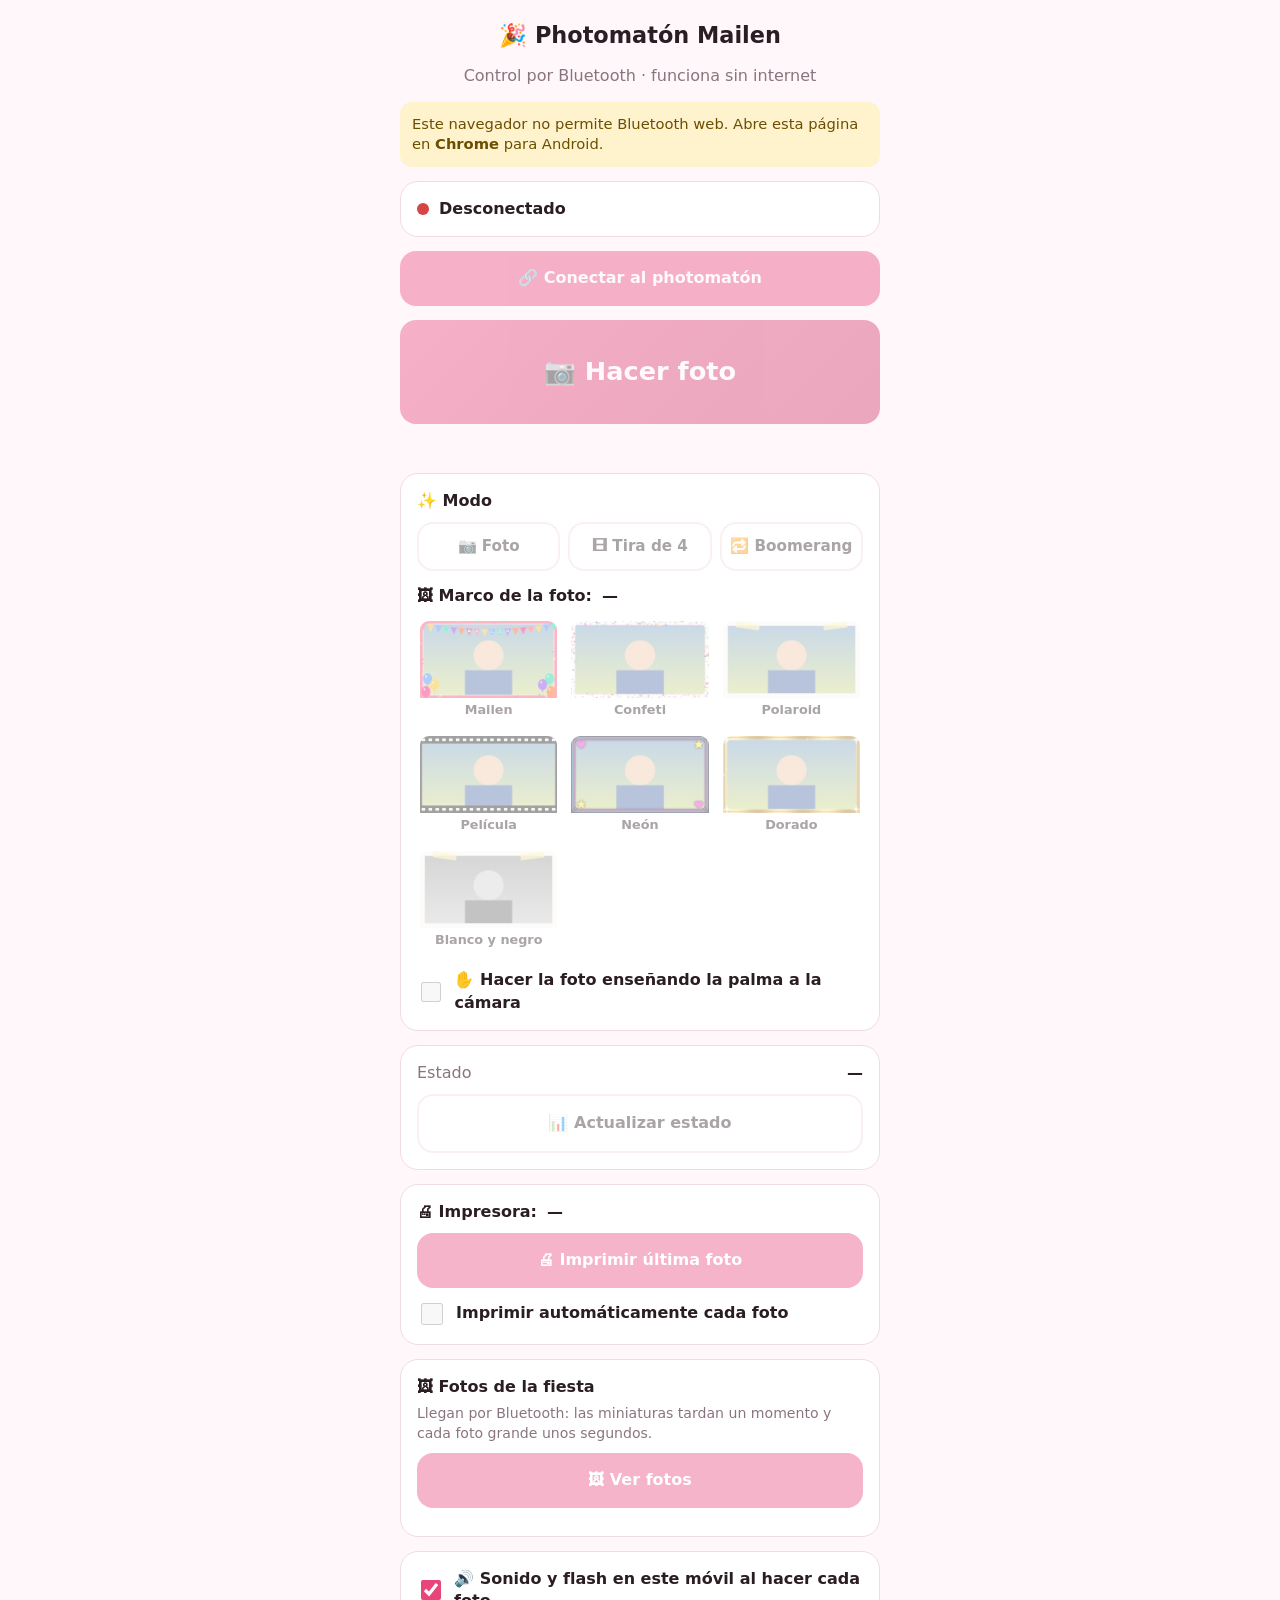
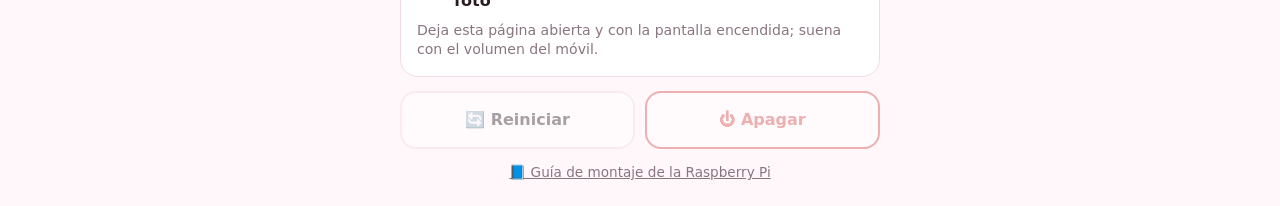
==== index.html @ ce319375 "Foto enseñando la palma de la mano (MediaPipe), con aviso en pantalla e interruptor en la webapp Co-" ====
<!doctype html>
<html lang="es">
<head>
<meta charset="utf-8">
<meta name="viewport" content="width=device-width,initial-scale=1,viewport-fit=cover">
<meta name="theme-color" content="#e8457a">
<link rel="manifest" href="manifest.json">
<link rel="icon" href="icon.svg">
<title>Photomatón Mailen</title>
<style>
:root{--bg:#fff7fa;--fg:#2b1d24;--card:#fff;--pri:#e8457a;--pri2:#c92e62;--mut:#8a7480;--ok:#1f9d55;--bad:#d64545;--line:#f1dbe4}
@media (prefers-color-scheme:dark){:root{--bg:#1b1417;--fg:#f7eaf0;--card:#271d22;--mut:#b49aa6;--line:#3a2b32}}
*{box-sizing:border-box}
body{margin:0;background:var(--bg);color:var(--fg);font:16px/1.4 system-ui,-apple-system,Segoe UI,Roboto,sans-serif;padding:max(16px,env(safe-area-inset-top)) 16px 24px}
main{max-width:480px;margin:0 auto;display:flex;flex-direction:column;gap:14px}
h1{font-size:1.4rem;margin:4px 0 0;text-align:center}
.sub{text-align:center;color:var(--mut);margin:0}
.card{background:var(--card);border:1px solid var(--line);border-radius:18px;padding:16px}
.estado-con{display:flex;align-items:center;gap:10px;font-weight:600}
.dot{width:12px;height:12px;border-radius:50%;background:var(--bad);flex:none}
.dot.on{background:var(--ok)}
button{font:inherit;border:0;border-radius:16px;padding:16px;cursor:pointer;width:100%;font-weight:700;color:#fff;background:var(--pri);touch-action:manipulation}
button:active{transform:scale(.98)}
button:disabled{opacity:.4;cursor:default}
.foto{font-size:1.6rem;padding:34px 16px;background:linear-gradient(135deg,var(--pri),var(--pri2))}
.fila{display:grid;grid-template-columns:1fr 1fr;gap:10px}
.sec{background:var(--card);color:var(--fg);border:2px solid var(--line)}
.peligro{background:var(--card);color:var(--bad);border:2px solid var(--bad)}
#log{font-size:.95rem;color:var(--mut);min-height:1.4em;text-align:center}
dl{display:grid;grid-template-columns:auto 1fr;gap:6px 12px;margin:0}
dt{color:var(--mut)}dd{margin:0;font-weight:600;text-align:right}
.aviso{background:#fff3cd;color:#6b4e00;border-radius:12px;padding:12px;font-size:.92rem}
@media (prefers-color-scheme:dark){.aviso{background:#3b3010;color:#f3dc8b}}
.oculto{display:none}
#flash{position:fixed;inset:0;background:#fff;opacity:0;pointer-events:none;transition:opacity .35s ease-out;z-index:99}
#flash.on{opacity:1;transition:none}
.opc{display:flex;align-items:center;gap:10px;font-weight:600}
.opc input{width:22px;height:22px;accent-color:var(--pri)}
#modos{display:grid;grid-template-columns:repeat(3,1fr);gap:8px;margin-top:10px}
#modos button{padding:12px 4px;font-size:.95rem;background:var(--card);color:var(--fg);border:2px solid var(--line)}
#modos button.sel{background:var(--pri);color:#fff;border-color:var(--pri)}
#marcos.apagado{opacity:.35;pointer-events:none}
#rejilla .video::before{content:"▶";position:absolute;right:6px;bottom:4px;color:#fff;font-size:1rem;text-shadow:0 1px 3px #000;z-index:1}
#vVid{max-width:100%;max-height:100%;display:none}
#marcos{display:grid;grid-template-columns:repeat(3,1fr);gap:8px;margin-top:10px}
#marcos button{padding:0;background:none;color:var(--fg);border:3px solid transparent;border-radius:12px;overflow:hidden;font-size:.8rem;font-weight:600}
#marcos button img{width:100%;aspect-ratio:16/9;display:block;object-fit:cover}
#marcos button span{display:block;padding:3px 0}
#marcos button.sel{border-color:var(--pri);background:var(--line)}
#rejilla{display:grid;grid-template-columns:repeat(3,1fr);gap:6px;margin-top:12px}
#rejilla button{padding:0;border-radius:10px;overflow:hidden;aspect-ratio:16/9;background:var(--line);position:relative}
#rejilla img{width:100%;height:100%;object-fit:cover;display:block}
#rejilla .cargando::after{content:"…";position:absolute;inset:0;display:grid;place-items:center;color:var(--mut);font-size:1.4rem}
#visor{position:fixed;inset:0;background:#0d090b;display:none;flex-direction:column;z-index:50}
#visor.on{display:flex}
#visor .arriba{display:flex;justify-content:space-between;align-items:center;padding:max(10px,env(safe-area-inset-top)) 12px 6px;color:#eee}
#vCerrar{background:none;width:auto;padding:6px 12px;font-size:1.8rem;line-height:1}
#vMarco{flex:1;display:flex;align-items:center;justify-content:center;position:relative;min-height:0}
#vImg{max-width:100%;max-height:100%;object-fit:contain}
#vMarco .flecha{position:absolute;top:50%;transform:translateY(-50%);width:44px;height:64px;padding:0;background:rgba(255,255,255,.14);font-size:1.6rem}
#vAnt{left:6px}#vSig{right:6px}
#vBarra{height:4px;background:#3a2b32;margin:0 12px;border-radius:2px;overflow:hidden}
#vBarra div{height:100%;width:0;background:var(--pri);transition:width .15s}
#vTexto{color:#bbb;text-align:center;font-size:.9rem;min-height:1.3em;margin:6px 12px 0}
#visor .acciones{display:grid;grid-template-columns:repeat(3,1fr);gap:8px;padding:10px 12px max(14px,env(safe-area-inset-bottom))}
#visor .acciones button{padding:14px 4px;background:#3a2b32;font-size:.95rem}
#visor .acciones .pri{background:linear-gradient(135deg,var(--pri),var(--pri2))}
#visor .acciones .seguro{background:var(--ok)}
</style>
</head>
<body>
<div id="flash"></div>
<div id="visor" role="dialog" aria-modal="true">
  <div class="arriba"><span id="vCont"></span><button id="vCerrar" aria-label="Cerrar">×</button></div>
  <div id="vMarco"><img id="vImg" alt="Foto del photomatón"><video id="vVid" autoplay loop muted playsinline></video><button class="flecha" id="vAnt" aria-label="Anterior">‹</button><button class="flecha" id="vSig" aria-label="Siguiente">›</button></div>
  <div id="vBarra"><div></div></div>
  <p id="vTexto"></p>
  <div class="acciones">
    <button id="vCompartir" class="pri">📲 Compartir</button>
    <button id="vGuardar">⬇️ Guardar</button>
    <button id="vImprimir">🖨 Imprimir</button>
  </div>
</div>
<main>
  <h1>🎉 Photomatón Mailen</h1>
  <p class="sub">Control por Bluetooth · funciona sin internet</p>

  <div id="noble" class="aviso oculto">Este navegador no permite Bluetooth web. Abre esta página en <b>Chrome</b> para Android.</div>

  <div class="card">
    <div class="estado-con"><span id="dot" class="dot"></span><span id="con">Desconectado</span></div>
  </div>

  <button id="bConectar">🔗 Conectar al photomatón</button>
  <button id="bFoto" class="foto" disabled>📷 Hacer foto</button>
  <div id="log"></div>

  <div class="card">
    <div class="estado-con">✨ Modo</div>
    <div id="modos">
      <button data-m="foto" disabled>📷 Foto</button>
      <button data-m="tira" disabled>🎞 Tira de 4</button>
      <button data-m="boomerang" disabled>🔁 Boomerang</button>
    </div>
    <div style="height:14px"></div>
    <div class="estado-con">🖼 Marco de la foto: <span id="marcoNombre" style="font-weight:600">—</span></div>
    <div id="marcos"></div>
    <div style="height:14px"></div>
    <label class="opc"><input type="checkbox" id="cGestos" disabled> ✋ Hacer la foto enseñando la palma a la cámara</label>
  </div>

  <div class="card">
    <dl id="estado"><dt>Estado</dt><dd>—</dd></dl>
    <div style="height:10px"></div>
    <button id="bEstado" class="sec" disabled>📊 Actualizar estado</button>
  </div>

  <div class="card">
    <div class="estado-con">🖨 Impresora: <span id="impEstado" style="font-weight:600">—</span></div>
    <div style="height:10px"></div>
    <button id="bImprimir" disabled>🖨 Imprimir última foto</button>
    <div style="height:12px"></div>
    <label class="opc"><input type="checkbox" id="cAuto" disabled> Imprimir automáticamente cada foto</label>
  </div>

  <div class="card">
    <div class="estado-con">🖼 Fotos de la fiesta <span id="nFotos" style="color:var(--mut);font-weight:400"></span></div>
    <p class="sub" style="text-align:left;margin:6px 0 10px;font-size:.88rem">Llegan por Bluetooth: las miniaturas tardan un momento y cada foto grande unos segundos.</p>
    <button id="bGaleria" disabled>🖼 Ver fotos</button>
    <div id="rejilla"></div>
    <div id="masBox" class="oculto" style="margin-top:10px"><button id="bMas" class="sec">Cargar más</button></div>
  </div>

  <div class="card oculto" id="cardPanel">
    <div class="estado-con">📱 Panel de fotos: <span id="wifiEstado" style="font-weight:600">—</span></div>
    <p class="sub" style="text-align:left;margin:8px 0 10px;font-size:.88rem">Los invitados se conectan a la Wi-Fi del photomatón y abren <b>http://10.42.0.1</b> para ver, guardar, mandar por WhatsApp o imprimir sus fotos.</p>
    <button id="bWifi" class="sec" disabled>📶 Encender Wi-Fi de la fiesta</button>
    <div style="height:12px"></div>
    <label class="opc"><input type="checkbox" id="cInvitados" disabled> Los invitados pueden imprimir desde el panel</label>
  </div>

  <div class="card">
    <label class="opc"><input type="checkbox" id="cEfectos" checked> 🔊 Sonido y flash en este móvil al hacer cada foto</label>
    <p class="sub" style="text-align:left;margin-top:8px;font-size:.88rem">Deja esta página abierta y con la pantalla encendida; suena con el volumen del móvil.</p>
  </div>

  <div class="fila">
    <button id="bReiniciar" class="sec" disabled>🔄 Reiniciar</button>
    <button id="bApagar" class="peligro" disabled>⏻ Apagar</button>
  </div>
  <p class="sub" style="font-size:.85rem"><a href="https://github.com/mibaldi/photomaton-mailen/tree/main/raspberry" style="color:var(--mut)">📘 Guía de montaje de la Raspberry Pi</a></p>
</main>
<script>
const SVC="a07498ca-ad5b-474e-940d-16f1fbe7e8cd", CMD="a07498ca-ad5b-474e-940d-16f1fbe7e8ce", RESP="a07498ca-ad5b-474e-940d-16f1fbe7e8cf", DATA="a07498ca-ad5b-474e-940d-16f1fbe7e8d0";
let dev=null, cmdChar=null;
const $=id=>document.getElementById(id);
const botones=["bFoto","bEstado","bReiniciar","bApagar","bImprimir","cAuto","bWifi","cInvitados","bGaleria","cGestos"];
let listaMarcos=[], marcoActual=null, modoActual="foto";
const TXT_DISPARO={foto:"📷 Hacer foto",tira:"🎞 Hacer tira de 4 fotos",boomerang:"🔁 Hacer boomerang"};
const log=t=>$("log").textContent=t;

if(!navigator.bluetooth){$("noble").classList.remove("oculto");$("bConectar").disabled=true}

function conectadoUI(on){
  $("dot").classList.toggle("on",on);
  $("con").textContent=on?"Conectado a "+(dev?.name||"Photomaton"):"Desconectado";
  botones.forEach(b=>$(b).disabled=!on);
  if(typeof mantenerPantalla==="function") mantenerPantalla(on);
  if(typeof pintarMarcos==="function") pintarMarcos(marcoActual);
  if(typeof pintarModo==="function") pintarModo(modoActual);
  $("bConectar").textContent=on?"🔌 Desconectar":"🔗 Conectar al photomatón";
}

async function conectar(){
  desbloquearAudio();
  if(dev?.gatt?.connected){dev.gatt.disconnect();return}
  try{
    if(!dev){
      dev=await navigator.bluetooth.requestDevice({filters:[{services:[SVC]},{name:"Photomaton"}],optionalServices:[SVC]});
      dev.addEventListener("gattserverdisconnected",()=>{conectadoUI(false);abortarDatos();log("Conexión perdida. Pulsa Conectar.")});
    }
    log("Conectando…");
    const srv=await dev.gatt.connect();
    const s=await srv.getPrimaryService(SVC);
    cmdChar=await s.getCharacteristic(CMD);
    const r=await s.getCharacteristic(RESP);
    await r.startNotifications();
    r.addEventListener("characteristicvaluechanged",e=>respuesta(new TextDecoder().decode(e.target.value)));
    try{
      const dch=await s.getCharacteristic(DATA); await dch.startNotifications();
      dch.addEventListener("characteristicvaluechanged",e=>trozoRecibido(e.target.value));
    }catch(e){console.warn("Sin canal de datos (servidor antiguo)",e)}
    conectadoUI(true); log("¡Listo!");
    enviar("estado");
  }catch(e){log("No se pudo conectar: "+e.message);conectadoUI(false)}
}

async function enviar(t){
  try{await cmdChar.writeValue(new TextEncoder().encode(t))}catch(e){log("Error enviando: "+e.message)}
}

function respuesta(txt){
  let d; try{d=JSON.parse(txt)}catch{log(txt);return}
  if(d.cmd==="click"){efectoFoto();return}
  if(d.cmd==="datos"){cabeceraDatos(d);return}
  if("marco" in d && d.marco!==null) pintarMarcos(d.marco);
  if(d.modo) pintarModo(d.modo);
  if(d.cmd==="imprimir" && $("visor").classList.contains("on")) $("vTexto").textContent=d.msg;
  if("impresora" in d){
    $("impEstado").textContent=d.impresora+(d.impresas!==undefined?` · ${d.impresas}${d.limite?"/"+d.limite:""} impresas`:"");
    $("cAuto").checked=!!d.auto_print;
    if("invitados" in d) $("cInvitados").checked=!!d.invitados;
  }
  if("gestos" in d){ $("cGestos").checked=!!d.gestos; $("cGestos").parentElement.style.opacity=d.gestos===null?.5:1; }
  if("hotspot" in d){
    hotspot=!!d.hotspot;
    $("wifiEstado").textContent=hotspot?"✅ Wi-Fi de la fiesta encendida":"apagado (Pi en la Wi-Fi de casa o sin red)";
    $("bWifi").textContent=hotspot?"📴 Apagar Wi-Fi de la fiesta":"📶 Encender Wi-Fi de la fiesta";
  }
  if(d.cmd==="estado"){
    const filas=[["App",d.app?"✅ OK":"❌ parada"],["Cámara",d.camara?"✅ OK":"❌ no detectada"],["Fotos",d.fotos],
      ["Internet",d.internet?"✅ sí (sube a Drive)":"❌ no (se guardan)"],["Wi-Fi",d.wifi||"—"],["Temperatura",d.temp],["Alimentación",d.alim_ok?"✅ OK":"⚠️ justa"]];
    $("estado").innerHTML=filas.map(([k,v])=>`<dt>${k}</dt><dd>${v}</dd>`).join("");
    log("Estado actualizado");
  }else{
    log((d.ok?"":"⚠️ ")+(d.msg||JSON.stringify(d)));
    if(d.cmd==="foto_hecha"){$("bFoto").disabled=false; if(navigator.vibrate)navigator.vibrate(80); if(galeriaAbierta) setTimeout(cargarLista,1500)}
  }
}

// --- Sonido de obturador + flash en el móvil (aviso "click" de la Pi) ---
let actx=null, wakeLock=null;
try{$("cEfectos").checked=localStorage.getItem("efectos")!=="0"}catch{}
$("cEfectos").onchange=()=>{try{localStorage.setItem("efectos",$("cEfectos").checked?"1":"0")}catch{} desbloquearAudio()};
function desbloquearAudio(){
  try{ if(!actx) actx=new (window.AudioContext||window.webkitAudioContext)(); if(actx.state==="suspended") actx.resume(); }catch{}
}
function clic(t0,dur,vol,decay){
  const n=Math.floor(actx.sampleRate*dur), b=actx.createBuffer(1,n,actx.sampleRate), d=b.getChannelData(0);
  let prev=0; for(let i=0;i<n;i++){prev=.6*prev+.4*(Math.random()*2-1); d[i]=prev*Math.exp(-i/(actx.sampleRate*decay));}
  const src=actx.createBufferSource(), g=actx.createGain(); g.gain.value=vol;
  src.buffer=b; src.connect(g).connect(actx.destination); src.start(t0);
}
function efectoFoto(){
  if(!$("cEfectos").checked) return;
  if(actx){ if(actx.state==="suspended") actx.resume(); const t=actx.currentTime+.01; clic(t,.05,1,.008); clic(t+.12,.09,.9,.02); }
  const f=$("flash"); f.classList.add("on"); requestAnimationFrame(()=>requestAnimationFrame(()=>setTimeout(()=>f.classList.remove("on"),120)));
  if(navigator.vibrate) navigator.vibrate(60);
}
async function mantenerPantalla(on){
  try{
    if(on && "wakeLock" in navigator && !wakeLock){ wakeLock=await navigator.wakeLock.request("screen"); wakeLock.addEventListener("release",()=>wakeLock=null); }
    if(!on && wakeLock){ await wakeLock.release(); wakeLock=null; }
  }catch{}
}
document.addEventListener("visibilitychange",()=>{ if(document.visibilityState==="visible" && dev?.gatt?.connected) mantenerPantalla(true); });
document.addEventListener("pointerdown",desbloquearAudio);

$("bConectar").onclick=conectar;
$("bFoto").onclick=()=>{$("bFoto").disabled=true;log(modoActual==="tira"?"🎞 ¡4 fotos seguidas, sonreíd!":modoActual==="boomerang"?"🔁 ¡Moveos!":"📷 ¡Sonreíd!");enviar("foto");setTimeout(()=>{if(dev?.gatt?.connected)$("bFoto").disabled=false},modoActual==="foto"?8000:20000)};
$("bEstado").onclick=()=>enviar("estado");
$("bImprimir").onclick=()=>{$("bImprimir").disabled=true;log("🖨 Enviando a la impresora…");enviar("imprimir");setTimeout(()=>{if(dev?.gatt?.connected)$("bImprimir").disabled=false},5000)};
let hotspot=false;
$("bWifi").onclick=()=>{$("bWifi").disabled=true;log(hotspot?"Apagando la Wi-Fi de la fiesta…":"Encendiendo la Wi-Fi de la fiesta…");enviar(hotspot?"wifi_fiesta_off":"wifi_fiesta_on");setTimeout(()=>{if(dev?.gatt?.connected)$("bWifi").disabled=false},6000)};
$("cGestos").onchange=()=>enviar($("cGestos").checked?"gestos_on":"gestos_off");
$("cInvitados").onchange=()=>enviar($("cInvitados").checked?"invitados_on":"invitados_off");
$("cAuto").onchange=()=>enviar($("cAuto").checked?"auto_on":"auto_off");
$("bReiniciar").onclick=()=>{if(confirm("¿Reiniciar el photomatón?"))enviar("reiniciar")};
$("bApagar").onclick=()=>{if(confirm("¿Seguro que quieres APAGAR el photomatón?"))enviar("apagar")};

// ---------- Marcos ----------
fetch("marcos/marcos.json").then(r=>r.json()).then(l=>{listaMarcos=l;pintarMarcos(marcoActual)}).catch(()=>{});
function pintarMarcos(i){
  marcoActual=i;
  $("marcoNombre").textContent=listaMarcos[i]?.nombre||"—";
  const con=!!dev?.gatt?.connected;
  $("marcos").innerHTML=listaMarcos.map((m,k)=>`<button data-k="${k}" class="${k===i?"sel":""}" ${con?"":"disabled"}><img src="marcos/miniaturas/${m.clave}.jpg" alt=""><span>${m.nombre}</span></button>`).join("");
}
function pintarModo(m){
  modoActual=m;
  document.querySelectorAll("#modos button").forEach(b=>{b.classList.toggle("sel",b.dataset.m===m);b.disabled=!dev?.gatt?.connected});
  $("marcos").classList.toggle("apagado",m!=="foto");
  if(!$("bFoto").disabled||!dev?.gatt?.connected) $("bFoto").textContent=TXT_DISPARO[m]||TXT_DISPARO.foto;
}
$("modos").onclick=e=>{const b=e.target.closest("button[data-m]");if(b){pintarModo(b.dataset.m);enviar("modo "+b.dataset.m)}};
$("marcos").onclick=e=>{const b=e.target.closest("button[data-k]");if(b){pintarMarcos(+b.dataset.k);enviar("marco "+b.dataset.k)}};

// ---------- Galería por Bluetooth ----------
// Cada petición (lista / mini / ver) devuelve una cabecera por RESP y los bytes en trozos por DATA.
// Las peticiones van de una en una; si faltan trozos se piden otra vez.
const colaDatos=[]; let actualDatos=null;
const minis=new Map(), grandes=new Map();
let fotos=[], mostradas=0, galeriaAbierta=false, vIdx=-1, confirmarImp=null;
const POR_TANDA=18;

function abortarDatos(){
  const err=new Error("desconectado");
  if(actualDatos){clearTimeout(actualDatos._t);actualDatos.ko(err);actualDatos=null}
  colaDatos.splice(0).forEach(p=>p.ko(err));
}
function pedirDatos(orden, urgente=false){
  return new Promise((ok,ko)=>{
    const p={orden,ok,ko,intentos:0};
    urgente?colaDatos.unshift(p):colaDatos.push(p);
    siguienteDatos();
  });
}
function siguienteDatos(){
  if(actualDatos||!colaDatos.length||!dev?.gatt?.connected) return;
  actualDatos=colaDatos.shift(); actualDatos.cab=null;
  enviar(actualDatos.orden); vigilar(8000);
}
function vigilar(ms){clearTimeout(actualDatos?._t); if(actualDatos) actualDatos._t=setTimeout(revisar,ms)}
function cabeceraDatos(d){
  const a=actualDatos; if(!a) return;
  if(!d.ok){clearTimeout(a._t);actualDatos=null;a.ko(new Error(d.msg||"error"));siguienteDatos();return}
  a.cab=d; a.buf=new Uint8Array(d.tam); a.tengo=new Uint8Array(d.n); a.cuantos=0; vigilar(3000);
  progreso(a);
}
function trozoRecibido(dv){
  const a=actualDatos; if(!a||!a.cab) return;
  const i=(dv.getUint8(0)<<8)|dv.getUint8(1);
  if(i>=a.cab.n||a.tengo[i]) return;
  a.buf.set(new Uint8Array(dv.buffer,dv.byteOffset+2,dv.byteLength-2),i*a.cab.trozo);
  a.tengo[i]=1; a.cuantos++; progreso(a);
  if(a.cuantos===a.cab.n){clearTimeout(a._t);actualDatos=null;a.ok({tipo:a.cab.tipo,id:a.cab.id,bytes:a.buf});siguienteDatos()}
  else vigilar(1500);
}
function revisar(){
  const a=actualDatos; if(!a) return;
  if(++a.intentos>4){actualDatos=null;a.ko(new Error("No llegan los datos"));siguienteDatos();return}
  if(!a.cab){enviar(a.orden);vigilar(8000);return}
  const faltan=[]; for(let i=0;i<a.cab.n&&faltan.length<60;i++) if(!a.tengo[i]) faltan.push(i);
  enviar(`trozos ${a.cab.tipo} ${a.cab.id} ${faltan.join(",")}`); vigilar(3000);
}
function progreso(a){
  if(a.cab?.tipo==="foto" && grandesPendiente===a.cab.id){
    const pc=Math.round(100*a.cuantos/a.cab.n); $("vBarra").firstChild.style.width=pc+"%";
    $("vTexto").textContent=pc<100?`Recibiendo ${a.cab.id.endsWith(".mp4")?"el boomerang":"la foto"} por Bluetooth… ${pc}%`:"";
  }
}

async function cargarLista(){
  try{
    const r=await pedirDatos("lista",true);
    const nuevas=JSON.parse(new TextDecoder().decode(r.bytes)).fotos;
    const habia=fotos.length; fotos=nuevas;
    $("nFotos").textContent=`· ${fotos.length}`;
    if(!habia){mostradas=0;$("rejilla").innerHTML="";mostrarMas()}
    else pintarRejilla(Math.max(mostradas,Math.min(fotos.length,mostradas+(fotos.length-habia))));
    if(!fotos.length) $("rejilla").innerHTML='<p class="sub" style="grid-column:1/-1">Todavía no hay fotos</p>';
  }catch(e){log("⚠️ No se pudo cargar la lista: "+e.message)}
}
function pintarRejilla(hasta){
  mostradas=hasta;
  $("rejilla").innerHTML=fotos.slice(0,mostradas).map((n,i)=>`<button data-i="${i}" class="${minis.has(n)?"":"cargando"} ${n.endsWith(".mp4")?"video":""}">${minis.has(n)?`<img src="${minis.get(n)}" alt="">`:""}</button>`).join("");
  $("masBox").classList.toggle("oculto",mostradas>=fotos.length);
  fotos.slice(0,mostradas).forEach(n=>{if(!minis.has(n)) pedirMini(n)});
}
function mostrarMas(){pintarRejilla(Math.min(fotos.length,mostradas+POR_TANDA))}
const pidiendoMini=new Set();
async function pedirMini(n){
  if(pidiendoMini.has(n)) return; pidiendoMini.add(n);
  try{
    const r=await pedirDatos("mini "+n);
    minis.set(n,URL.createObjectURL(new Blob([r.bytes],{type:"image/jpeg"})));
    const b=$("rejilla").querySelector(`[data-i="${fotos.indexOf(n)}"]`);
    if(b){b.classList.remove("cargando");b.innerHTML=`<img src="${minis.get(n)}" alt="">`}
    if(fotos[vIdx]===n && !grandes.has(n)) $("vImg").src=minis.get(n);
  }catch{}finally{pidiendoMini.delete(n)}
}
$("bGaleria").onclick=()=>{galeriaAbierta=true;$("bGaleria").textContent="🔄 Actualizar fotos";cargarLista()};
$("bMas").onclick=mostrarMas;
$("rejilla").onclick=e=>{const b=e.target.closest("button[data-i]");if(b)abrirFoto(+b.dataset.i)};

let grandesPendiente=null;
async function abrirFoto(i){
  if(i<0||i>=fotos.length) return;
  vIdx=i; const n=fotos[i];
  $("vCont").textContent=`Foto ${fotos.length-i} de ${fotos.length}`;
  $("vAnt").style.visibility=i>0?"":"hidden"; $("vSig").style.visibility=i<fotos.length-1?"":"hidden";
  resetImp(); $("vTexto").textContent="";
  const esVideo=n.endsWith(".mp4");
  $("vImprimir").style.display=esVideo?"none":"";
  if(!$("visor").classList.contains("on")){$("visor").classList.add("on");history.pushState({visor:1},"")}
  if(grandes.has(n)){mostrarGrande(n);$("vBarra").firstChild.style.width="100%";botonesVisor(true);return}
  $("vVid").style.display="none"; $("vVid").removeAttribute("src"); $("vImg").style.display="";
  $("vImg").src=minis.get(n)||""; $("vBarra").firstChild.style.width="0"; botonesVisor(false);
  grandesPendiente=n; $("vTexto").textContent="Pidiendo la foto…";
  try{
    const r=await pedirDatos("ver "+n,true);
    const blob=new Blob([r.bytes],{type:n.endsWith(".mp4")?"video/mp4":"image/jpeg"});
    grandes.set(n,{blob,url:URL.createObjectURL(blob)});
    if(fotos[vIdx]===n){mostrarGrande(n);$("vTexto").textContent="";botonesVisor(true)}
  }catch(e){if(fotos[vIdx]===n)$("vTexto").textContent="⚠️ No se pudo recibir: "+e.message}
}
function mostrarGrande(n){
  const g=grandes.get(n), v=n.endsWith(".mp4");
  $("vImg").style.display=v?"none":""; $("vVid").style.display=v?"":"none";
  if(v){$("vVid").src=g.url;$("vVid").play().catch(()=>{})}else{$("vVid").removeAttribute("src");$("vImg").src=g.url}
}
function botonesVisor(on){$("vCompartir").disabled=!on;$("vGuardar").disabled=!on}
function cerrarVisor(){$("vVid").pause();$("visor").classList.remove("on");resetImp();grandesPendiente=null}
$("vCerrar").onclick=()=>history.back();
addEventListener("popstate",cerrarVisor);
$("vAnt").onclick=()=>abrirFoto(vIdx-1); $("vSig").onclick=()=>abrirFoto(vIdx+1);
let x0=null; $("vMarco").addEventListener("touchstart",e=>x0=e.touches[0].clientX,{passive:true});
$("vMarco").addEventListener("touchend",e=>{if(x0===null)return;const dx=e.changedTouches[0].clientX-x0;x0=null;if(Math.abs(dx)>50)abrirFoto(vIdx+(dx<0?1:-1))});

$("vCompartir").onclick=async()=>{
  const n=fotos[vIdx], g=grandes.get(n); if(!g) return;
  const f=new File([g.blob],"photomaton-mailen-"+n,{type:g.blob.type});
  try{
    if(navigator.canShare?.({files:[f]})) await navigator.share({files:[f],title:"Cumple de Mailen"});
    else{$("vTexto").textContent="Este navegador no deja compartir: pulsa Guardar y mándala desde la galería"}
  }catch(e){if(e.name!=="AbortError")$("vTexto").textContent="⚠️ "+e.message}
};
$("vGuardar").onclick=()=>{
  const n=fotos[vIdx], g=grandes.get(n); if(!g) return;
  const a=document.createElement("a"); a.href=g.url; a.download="photomaton-mailen-"+n; document.body.appendChild(a); a.click(); a.remove();
  $("vTexto").textContent="⬇️ Guardada en Descargas";
};
function resetImp(){clearTimeout(confirmarImp);confirmarImp=null;$("vImprimir").textContent="🖨 Imprimir";$("vImprimir").classList.remove("seguro")}
$("vImprimir").onclick=()=>{
  if(!confirmarImp){$("vImprimir").textContent="¿Seguro? Toca otra vez";$("vImprimir").classList.add("seguro");confirmarImp=setTimeout(resetImp,4000);return}
  resetImp(); $("vTexto").textContent="🖨 Enviando a la impresora…"; enviar("imprimir "+fotos[vIdx]);
};

if("serviceWorker" in navigator)navigator.serviceWorker.register("sw.js");
</script>
</body>
</html>
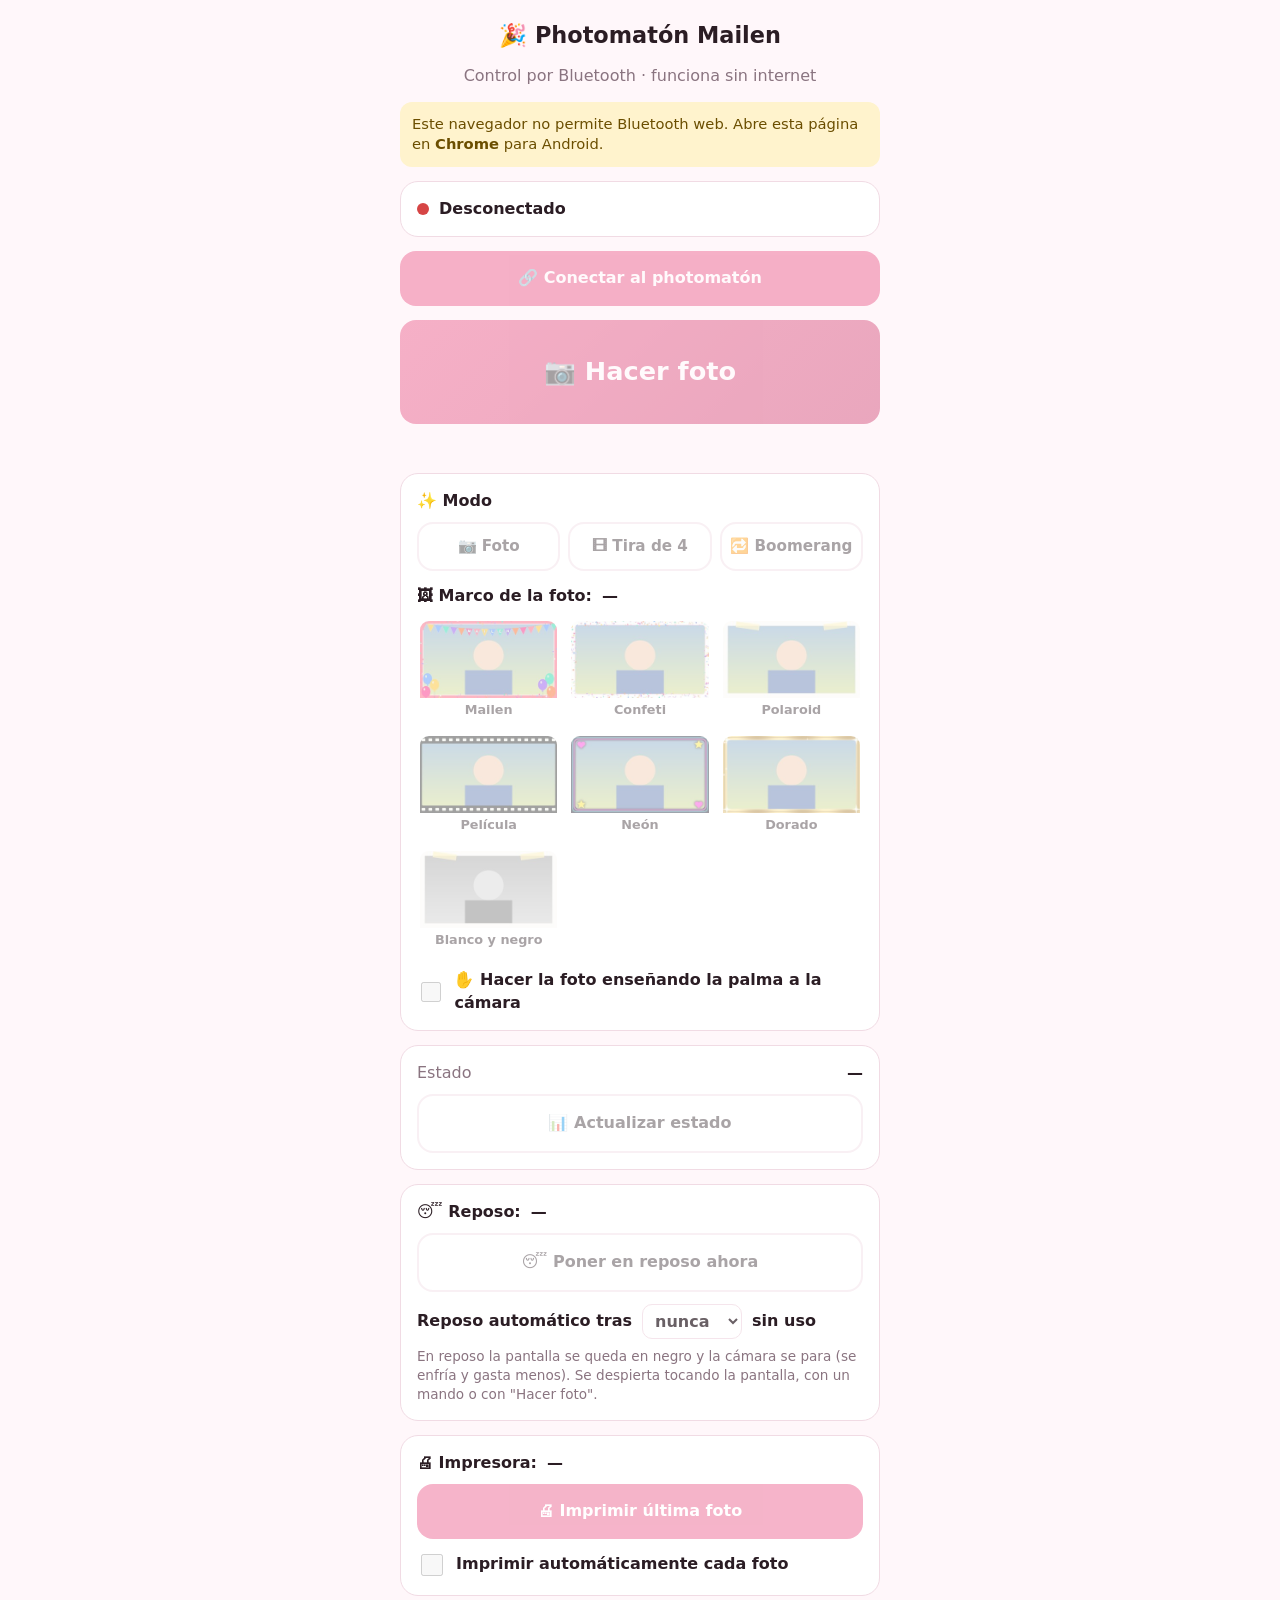
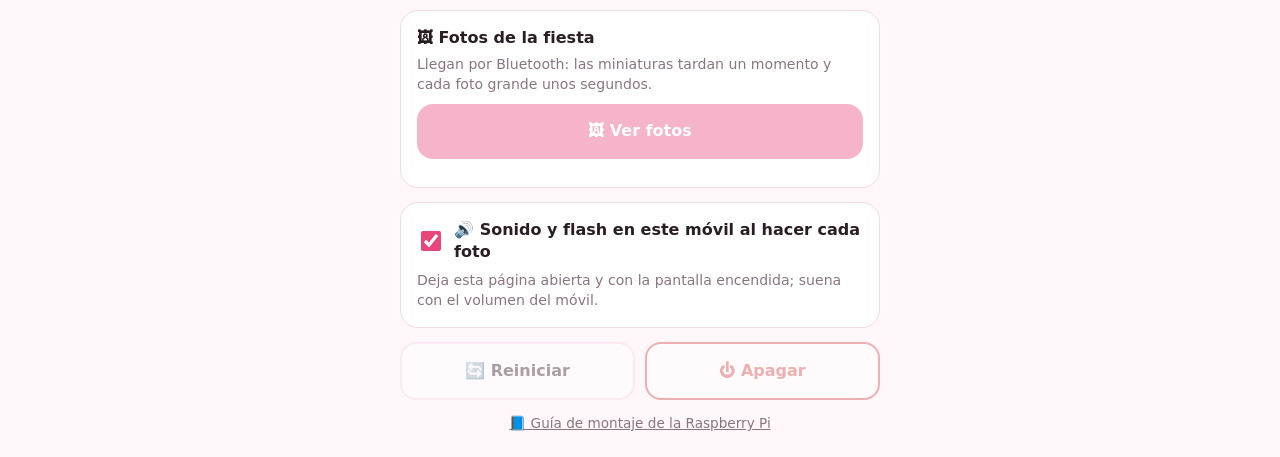
==== commit aa852b50: "Reposo: pantalla en negro y cámara parada tras X min sin uso; se despierta tocando la pantalla, con " ====
--- a/index.html
+++ b/index.html
@@ -116,6 +116,19 @@
   </div>
 
   <div class="card">
+    <div class="estado-con">😴 Reposo: <span id="repEstado" style="font-weight:600">—</span></div>
+    <div style="height:10px"></div>
+    <button id="bReposo" class="sec" disabled>😴 Poner en reposo ahora</button>
+    <div style="height:12px"></div>
+    <label class="opc">Reposo automático tras
+      <select id="sReposo" disabled style="font:inherit;padding:6px 8px;border-radius:10px;border:1px solid var(--line);background:var(--card);color:var(--fg)">
+        <option value="0">nunca</option><option value="5">5 min</option><option value="10">10 min</option>
+        <option value="15">15 min</option><option value="30">30 min</option><option value="60">60 min</option>
+      </select> sin uso</label>
+    <p class="sub" style="text-align:left;margin:8px 0 0;font-size:.85rem">En reposo la pantalla se queda en negro y la cámara se para (se enfría y gasta menos). Se despierta tocando la pantalla, con un mando o con "Hacer foto".</p>
+  </div>
+
+  <div class="card">
     <div class="estado-con">🖨 Impresora: <span id="impEstado" style="font-weight:600">—</span></div>
     <div style="height:10px"></div>
     <button id="bImprimir" disabled>🖨 Imprimir última foto</button>
@@ -154,7 +167,7 @@
 const SVC="a07498ca-ad5b-474e-940d-16f1fbe7e8cd", CMD="a07498ca-ad5b-474e-940d-16f1fbe7e8ce", RESP="a07498ca-ad5b-474e-940d-16f1fbe7e8cf", DATA="a07498ca-ad5b-474e-940d-16f1fbe7e8d0";
 let dev=null, cmdChar=null;
 const $=id=>document.getElementById(id);
-const botones=["bFoto","bEstado","bReiniciar","bApagar","bImprimir","cAuto","bWifi","cInvitados","bGaleria","cGestos"];
+const botones=["bFoto","bEstado","bReiniciar","bApagar","bImprimir","cAuto","bWifi","cInvitados","bGaleria","cGestos","bReposo","sReposo"];
 let listaMarcos=[], marcoActual=null, modoActual="foto";
 const TXT_DISPARO={foto:"📷 Hacer foto",tira:"🎞 Hacer tira de 4 fotos",boomerang:"🔁 Hacer boomerang"};
 const log=t=>$("log").textContent=t;
@@ -211,6 +224,12 @@
     $("cAuto").checked=!!d.auto_print;
     if("invitados" in d) $("cInvitados").checked=!!d.invitados;
   }
+  if("reposo" in d){
+    reposo=d.reposo;
+    $("repEstado").textContent=d.reposo===null?"no disponible":d.reposo?"💤 en reposo":"☀️ despierto";
+    $("bReposo").textContent=d.reposo?"☀️ Despertar":"😴 Poner en reposo ahora";
+    if(d.reposo_min!=null){ const o=[...$("sReposo").options].some(x=>+x.value===d.reposo_min); if(!o) $("sReposo").add(new Option(d.reposo_min+" min",d.reposo_min)); $("sReposo").value=String(d.reposo_min); }
+  }
   if("gestos" in d){ $("cGestos").checked=!!d.gestos; $("cGestos").parentElement.style.opacity=d.gestos===null?.5:1; }
   if("hotspot" in d){
     hotspot=!!d.hotspot;
@@ -262,6 +281,9 @@
 $("bImprimir").onclick=()=>{$("bImprimir").disabled=true;log("🖨 Enviando a la impresora…");enviar("imprimir");setTimeout(()=>{if(dev?.gatt?.connected)$("bImprimir").disabled=false},5000)};
 let hotspot=false;
 $("bWifi").onclick=()=>{$("bWifi").disabled=true;log(hotspot?"Apagando la Wi-Fi de la fiesta…":"Encendiendo la Wi-Fi de la fiesta…");enviar(hotspot?"wifi_fiesta_off":"wifi_fiesta_on");setTimeout(()=>{if(dev?.gatt?.connected)$("bWifi").disabled=false},6000)};
+let reposo=false;
+$("bReposo").onclick=()=>enviar(reposo?"despertar":"dormir");
+$("sReposo").onchange=()=>enviar("reposo "+$("sReposo").value);
 $("cGestos").onchange=()=>enviar($("cGestos").checked?"gestos_on":"gestos_off");
 $("cInvitados").onchange=()=>enviar($("cInvitados").checked?"invitados_on":"invitados_off");
 $("cAuto").onchange=()=>enviar($("cAuto").checked?"auto_on":"auto_off");
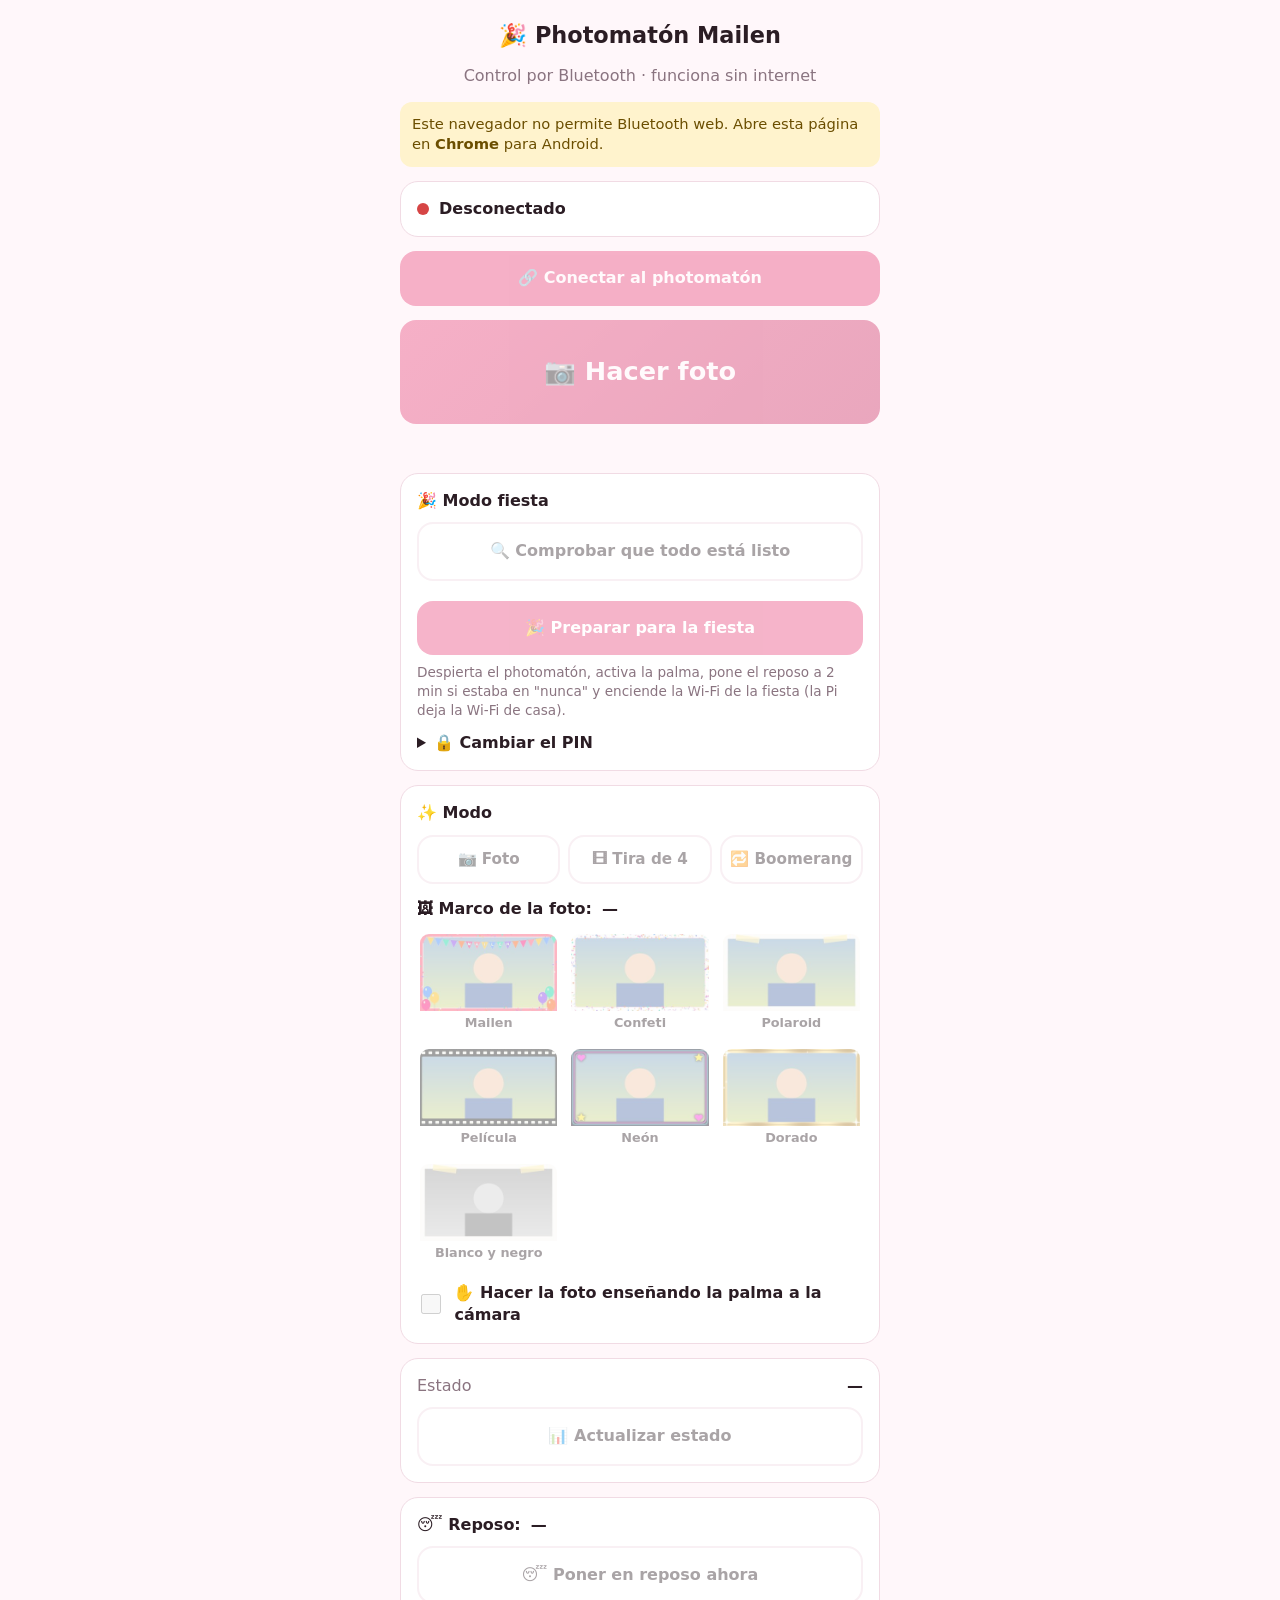
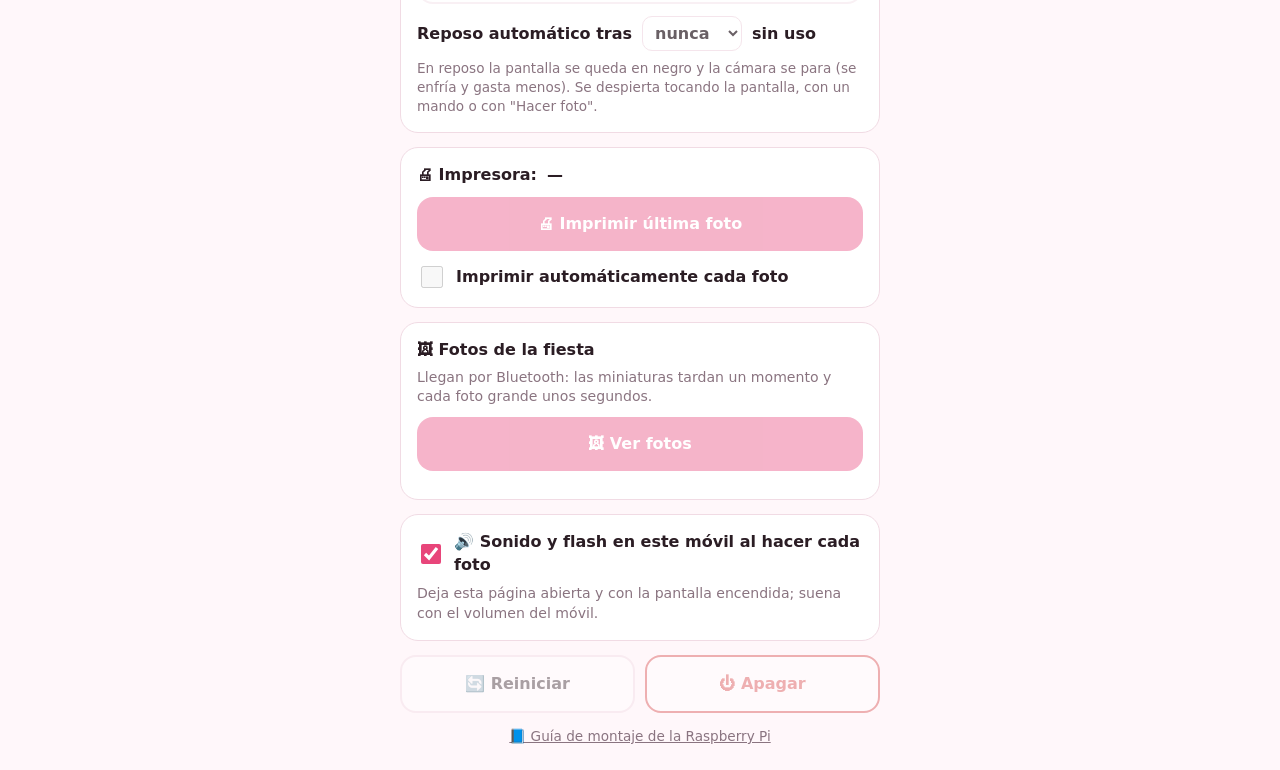
==== commit 661c3cc8: "PIN en la webapp, copia automática al pendrive y modo fiesta con comprobación previa Co-Authored-By:" ====
--- a/index.html
+++ b/index.html
@@ -92,8 +92,35 @@
   </div>
 
   <button id="bConectar">🔗 Conectar al photomatón</button>
+  <div id="cardPin" class="card oculto">
+    <div class="estado-con">🔒 PIN del photomatón</div>
+    <div style="height:10px"></div>
+    <div style="display:flex;gap:8px">
+      <input id="iPin" type="password" inputmode="numeric" pattern="[0-9]*" maxlength="8" autocomplete="off" placeholder="PIN"
+        style="flex:1;min-width:0;font:inherit;font-size:1.3rem;padding:10px 12px;border-radius:12px;border:2px solid var(--line);background:var(--card);color:var(--fg);letter-spacing:.3em">
+      <button id="bPin" style="width:auto;padding:0 22px;margin:0">Entrar</button>
+    </div>
+    <p id="pinMsg" class="sub" style="text-align:left;margin:8px 0 0;font-size:.88rem">Solo quien sepa el PIN puede manejar el photomatón desde el móvil.</p>
+  </div>
   <button id="bFoto" class="foto" disabled>📷 Hacer foto</button>
   <div id="log"></div>
+
+  <div class="card">
+    <div class="estado-con">🎉 Modo fiesta</div>
+    <div style="height:10px"></div>
+    <button id="bComprobar" class="sec" disabled>🔍 Comprobar que todo está listo</button>
+    <div id="checks" style="margin-top:10px;font-size:.95rem;line-height:1.45"></div>
+    <div style="height:10px"></div>
+    <button id="bFiesta" disabled>🎉 Preparar para la fiesta</button>
+    <p class="sub" style="text-align:left;margin:8px 0 0;font-size:.85rem">Despierta el photomatón, activa la palma, pone el reposo a 2 min si estaba en "nunca" y enciende la Wi-Fi de la fiesta (la Pi deja la Wi-Fi de casa).</p>
+    <details style="margin-top:12px"><summary style="cursor:pointer;font-weight:600">🔒 Cambiar el PIN</summary>
+      <div style="display:flex;gap:8px;margin-top:10px">
+        <input id="iPinNuevo" type="password" inputmode="numeric" pattern="[0-9]*" maxlength="8" autocomplete="off" placeholder="PIN nuevo (4-8 cifras)"
+          style="flex:1;min-width:0;font:inherit;padding:10px 12px;border-radius:12px;border:2px solid var(--line);background:var(--card);color:var(--fg)">
+        <button id="bPinNuevo" class="sec" style="width:auto;padding:0 16px;margin:0" disabled>Cambiar</button>
+      </div>
+    </details>
+  </div>
 
   <div class="card">
     <div class="estado-con">✨ Modo</div>
@@ -122,7 +149,7 @@
     <div style="height:12px"></div>
     <label class="opc">Reposo automático tras
       <select id="sReposo" disabled style="font:inherit;padding:6px 8px;border-radius:10px;border:1px solid var(--line);background:var(--card);color:var(--fg)">
-        <option value="0">nunca</option><option value="5">5 min</option><option value="10">10 min</option>
+        <option value="0">nunca</option><option value="2">2 min</option><option value="5">5 min</option><option value="10">10 min</option>
         <option value="15">15 min</option><option value="30">30 min</option><option value="60">60 min</option>
       </select> sin uso</label>
     <p class="sub" style="text-align:left;margin:8px 0 0;font-size:.85rem">En reposo la pantalla se queda en negro y la cámara se para (se enfría y gasta menos). Se despierta tocando la pantalla, con un mando o con "Hacer foto".</p>
@@ -167,7 +194,7 @@
 const SVC="a07498ca-ad5b-474e-940d-16f1fbe7e8cd", CMD="a07498ca-ad5b-474e-940d-16f1fbe7e8ce", RESP="a07498ca-ad5b-474e-940d-16f1fbe7e8cf", DATA="a07498ca-ad5b-474e-940d-16f1fbe7e8d0";
 let dev=null, cmdChar=null;
 const $=id=>document.getElementById(id);
-const botones=["bFoto","bEstado","bReiniciar","bApagar","bImprimir","cAuto","bWifi","cInvitados","bGaleria","cGestos","bReposo","sReposo"];
+const botones=["bFoto","bEstado","bReiniciar","bApagar","bImprimir","cAuto","bWifi","cInvitados","bGaleria","cGestos","bReposo","sReposo","bComprobar","bFiesta","bPinNuevo"];
 let listaMarcos=[], marcoActual=null, modoActual="foto";
 const TXT_DISPARO={foto:"📷 Hacer foto",tira:"🎞 Hacer tira de 4 fotos",boomerang:"🔁 Hacer boomerang"};
 const log=t=>$("log").textContent=t;
@@ -204,6 +231,12 @@
       dch.addEventListener("characteristicvaluechanged",e=>trozoRecibido(e.target.value));
     }catch(e){console.warn("Sin canal de datos (servidor antiguo)",e)}
     conectadoUI(true); log("¡Listo!");
+    // si el photomatón no contesta al primer "estado", la conexión está rota (p. ej. se reinició su
+    // servidor Bluetooth): se corta para que al volver a conectar se haga limpia
+    const t0=Date.now();
+    setTimeout(()=>{ if(dev?.gatt?.connected && ultimaRespuesta<t0){ log("⚠️ El photomatón no responde. Vuelve a pulsar Conectar."); dev.gatt.disconnect(); } },7000);
+    let pin=""; try{pin=localStorage.getItem("pin")||""}catch{}
+    if(pin) await enviar("pin "+pin);
     enviar("estado");
   }catch(e){log("No se pudo conectar: "+e.message);conectadoUI(false)}
 }
@@ -212,9 +245,24 @@
   try{await cmdChar.writeValue(new TextEncoder().encode(t))}catch(e){log("Error enviando: "+e.message)}
 }
 
+let ultimaRespuesta=0;
 function respuesta(txt){
+  ultimaRespuesta=Date.now();
   let d; try{d=JSON.parse(txt)}catch{log(txt);return}
   if(d.cmd==="click"){efectoFoto();return}
+  if(d.cmd==="pin"){
+    if(d.ok){ $("cardPin").classList.add("oculto"); try{localStorage.setItem("pin",pinProbado||localStorage.getItem("pin")||"")}catch{} log(d.msg); if(pinProbado){pinProbado="";enviar("estado")} }
+    else{ $("cardPin").classList.remove("oculto"); $("pinMsg").textContent=d.msg; if(pinProbado){try{localStorage.removeItem("pin")}catch{}} pinProbado=""; $("iPin").focus(); }
+    return;
+  }
+  if(d.cmd==="pin_cambiado"){ if(d.ok){try{localStorage.setItem("pin",d.pin)}catch{} $("iPinNuevo").value="";} log((d.ok?"":"⚠️ ")+d.msg); return; }
+  if(d.cmd==="check"){
+    if(d.i===0) $("checks").innerHTML="";
+    const ico={ok:"✅",aviso:"⚠️",mal:"❌",info:"ℹ️"}[d.nivel]||"•";
+    const fila=document.createElement("div"); fila.textContent=ico+" "+d.txt; if(d.nivel==="mal") fila.style.fontWeight="700";
+    $("checks").appendChild(fila); return;
+  }
+  if(d.cmd==="check_fin"){ const f=document.createElement("div"); f.style.cssText="margin-top:6px;font-weight:700"; f.textContent=d.msg; $("checks").appendChild(f); $("bComprobar").disabled=false; return; }
   if(d.cmd==="datos"){cabeceraDatos(d);return}
   if("marco" in d && d.marco!==null) pintarMarcos(d.marco);
   if(d.modo) pintarModo(d.modo);
@@ -281,7 +329,13 @@
 $("bImprimir").onclick=()=>{$("bImprimir").disabled=true;log("🖨 Enviando a la impresora…");enviar("imprimir");setTimeout(()=>{if(dev?.gatt?.connected)$("bImprimir").disabled=false},5000)};
 let hotspot=false;
 $("bWifi").onclick=()=>{$("bWifi").disabled=true;log(hotspot?"Apagando la Wi-Fi de la fiesta…":"Encendiendo la Wi-Fi de la fiesta…");enviar(hotspot?"wifi_fiesta_off":"wifi_fiesta_on");setTimeout(()=>{if(dev?.gatt?.connected)$("bWifi").disabled=false},6000)};
-let reposo=false;
+let reposo=false, pinProbado="";
+function probarPin(){ const p=$("iPin").value.trim(); if(!/^\d{4,8}$/.test(p)){$("pinMsg").textContent="El PIN tiene de 4 a 8 cifras";return} pinProbado=p; $("iPin").value=""; enviar("pin "+p); }
+$("bPin").onclick=probarPin;
+$("iPin").addEventListener("keydown",e=>{if(e.key==="Enter")probarPin()});
+$("bComprobar").onclick=()=>{ $("bComprobar").disabled=true; $("checks").textContent="Comprobando… (unos segundos)"; enviar("comprobar"); setTimeout(()=>{$("bComprobar").disabled=!(dev?.gatt?.connected)},20000); };
+$("bFiesta").onclick=()=>enviar("fiesta");
+$("bPinNuevo").onclick=()=>{ const p=$("iPinNuevo").value.trim(); if(!/^\d{4,8}$/.test(p)){log("⚠️ El PIN nuevo debe tener de 4 a 8 cifras");return} enviar("cambiar_pin "+p); };
 $("bReposo").onclick=()=>enviar(reposo?"despertar":"dormir");
 $("sReposo").onchange=()=>enviar("reposo "+$("sReposo").value);
 $("cGestos").onchange=()=>enviar($("cGestos").checked?"gestos_on":"gestos_off");
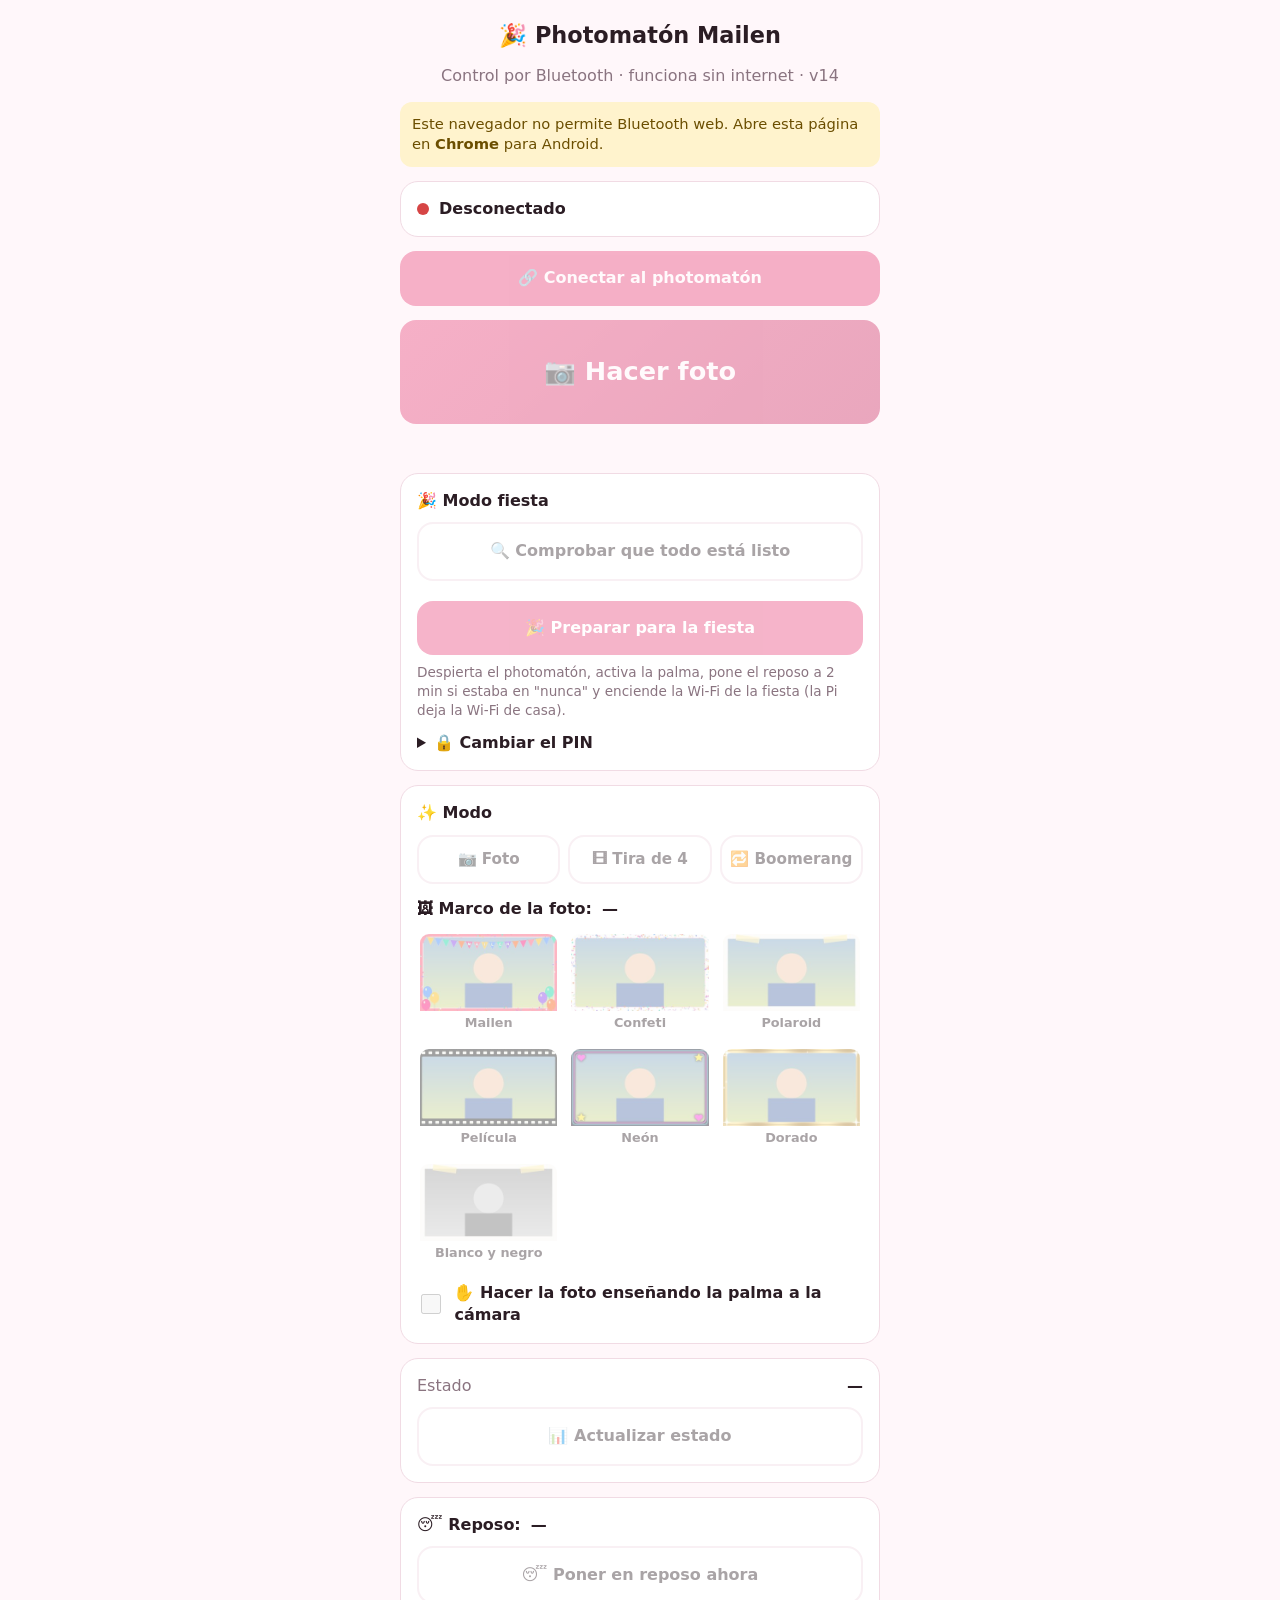
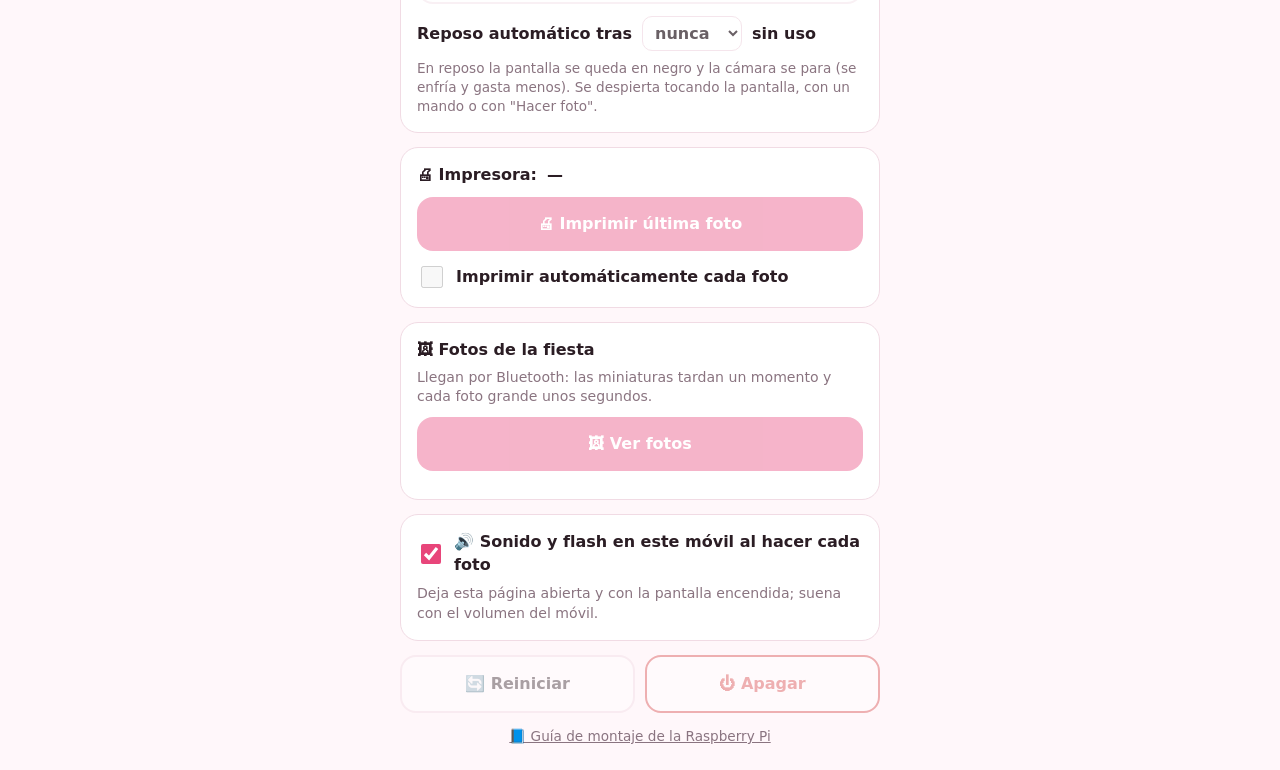
==== commit 1995afa3: "Webapp: muestra la versión y avisa con botón Actualizar cuando hay una nueva en GitHub Co-Authored-B" ====
--- a/index.html
+++ b/index.html
@@ -66,6 +66,7 @@
 #visor .acciones button{padding:14px 4px;background:#3a2b32;font-size:.95rem}
 #visor .acciones .pri{background:linear-gradient(135deg,var(--pri),var(--pri2))}
 #visor .acciones .seguro{background:var(--ok)}
+#bActualizar{margin-top:10px;padding:12px}
 </style>
 </head>
 <body>
@@ -83,7 +84,8 @@
 </div>
 <main>
   <h1>🎉 Photomatón Mailen</h1>
-  <p class="sub">Control por Bluetooth · funciona sin internet</p>
+  <p class="sub">Control por Bluetooth · funciona sin internet · <span id="ver"></span></p>
+  <div id="nuevaVer" class="aviso oculto">🆕 Hay una versión nueva de la webapp. <button id="bActualizar" type="button">Actualizar</button></div>
 
   <div id="noble" class="aviso oculto">Este navegador no permite Bluetooth web. Abre esta página en <b>Chrome</b> para Android.</div>
 
@@ -502,6 +504,26 @@
   resetImp(); $("vTexto").textContent="🖨 Enviando a la impresora…"; enviar("imprimir "+fotos[vIdx]);
 };
 
+// Versión: sube VERSION y version.json a la vez al publicar cambios
+const VERSION=14;
+$("ver").textContent="v"+VERSION;
+async function comprobarVersion(){
+  try{
+    const d=await (await fetch("version.json?t="+Date.now(),{cache:"no-store"})).json();
+    $("nuevaVer").classList.toggle("oculto",!(d.v>VERSION));
+  }catch{} // sin internet: no pasa nada
+}
+$("bActualizar").onclick=async()=>{
+  $("bActualizar").disabled=true; $("bActualizar").textContent="Actualizando…";
+  try{
+    const r=await navigator.serviceWorker?.getRegistration(); await r?.update();
+    for(const k of await caches.keys()) await caches.delete(k);
+    await fetch("./",{cache:"reload"}); await fetch("index.html",{cache:"reload"});
+  }catch{}
+  location.reload();
+};
+comprobarVersion(); setInterval(comprobarVersion,10*60*1000);
+document.addEventListener("visibilitychange",()=>{if(document.visibilityState==="visible")comprobarVersion()});
 if("serviceWorker" in navigator)navigator.serviceWorker.register("sw.js");
 </script>
 </body>
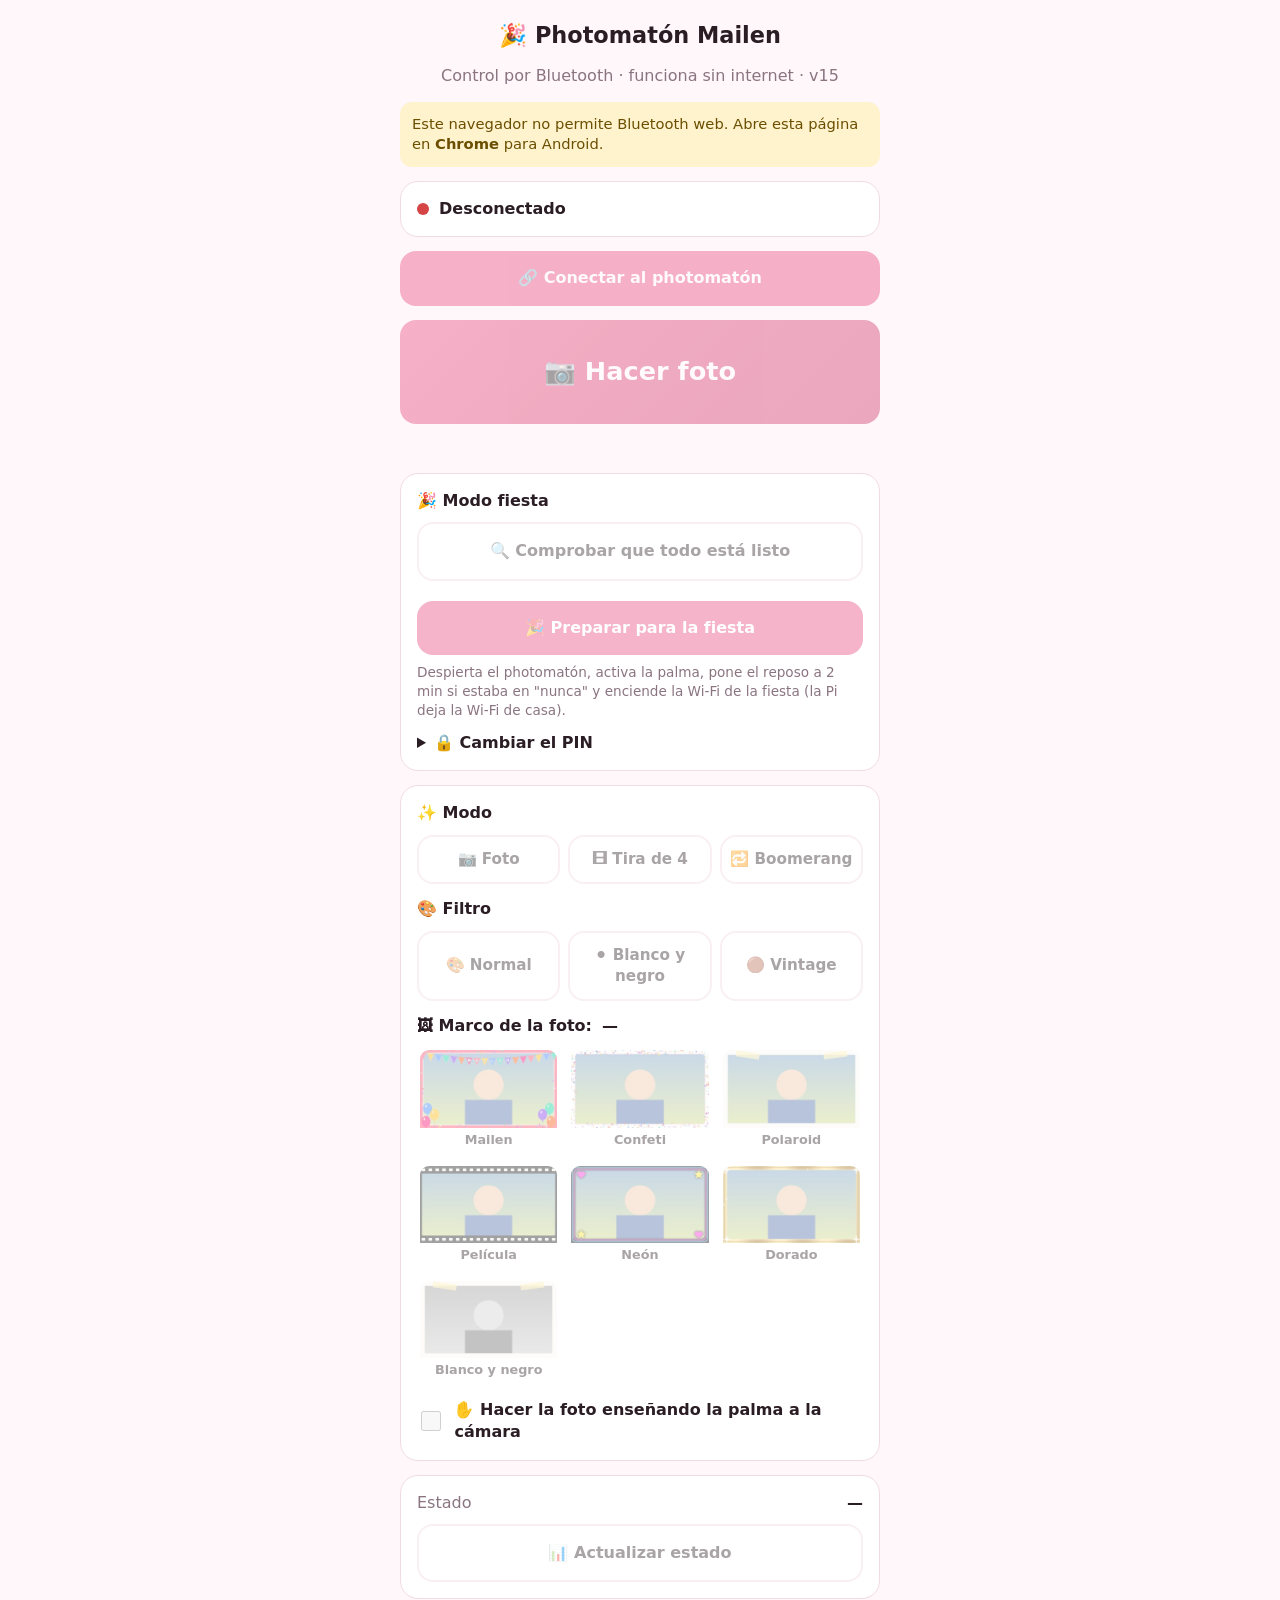
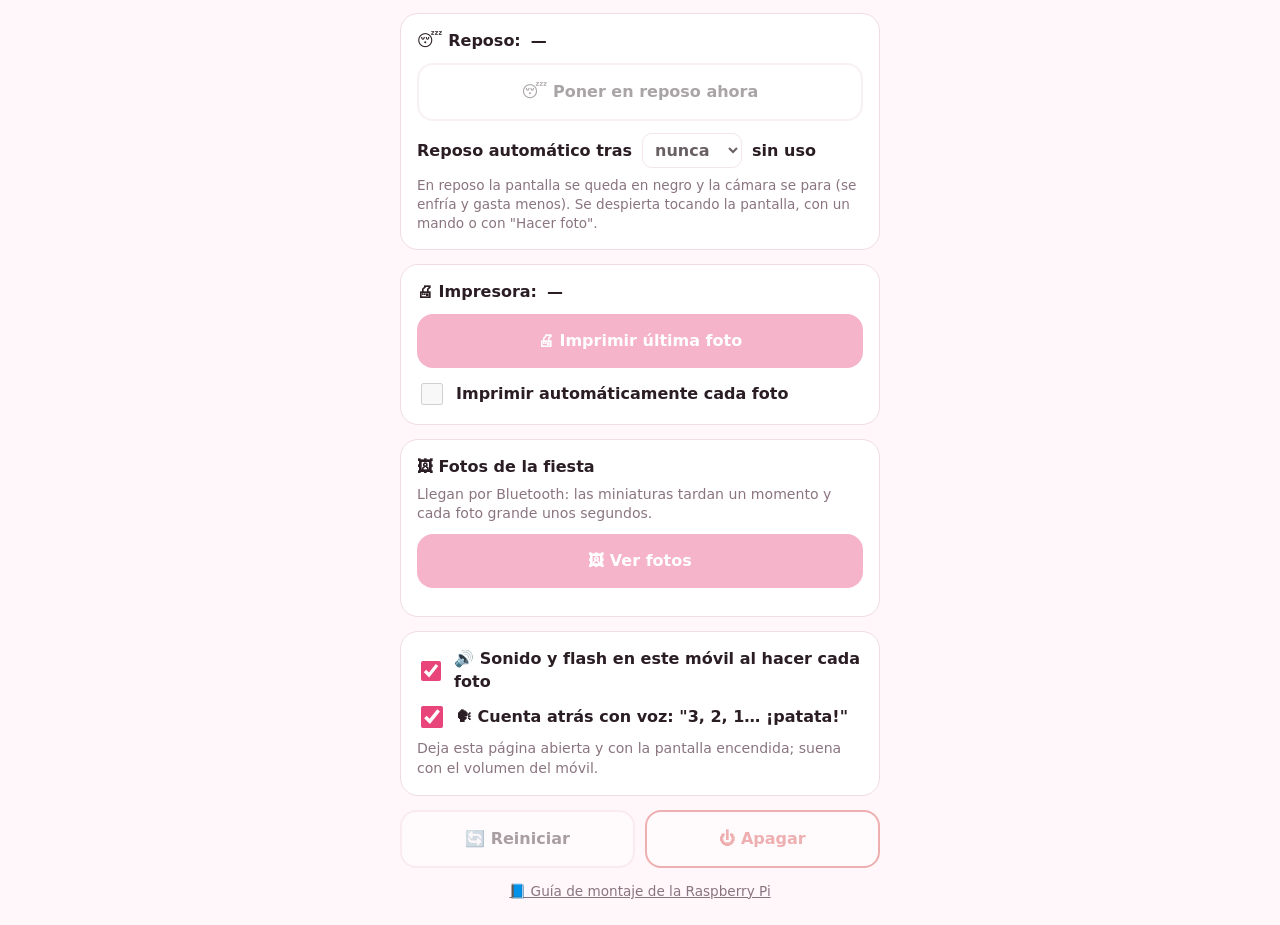
==== commit 8d0d1744: "Filtros (Normal, B/N, Vintage) y cuenta atrás con voz en el móvil Co-Authored-By: Claude Opus 5.5 <n" ====
--- a/index.html
+++ b/index.html
@@ -39,6 +39,10 @@
 #modos{display:grid;grid-template-columns:repeat(3,1fr);gap:8px;margin-top:10px}
 #modos button{padding:12px 4px;font-size:.95rem;background:var(--card);color:var(--fg);border:2px solid var(--line)}
 #modos button.sel{background:var(--pri);color:#fff;border-color:var(--pri)}
+#filtros{display:grid;grid-template-columns:repeat(3,1fr);gap:8px;margin-top:10px}
+#filtros button{padding:12px 4px;font-size:.95rem;background:var(--card);color:var(--fg);border:2px solid var(--line)}
+#filtros button.sel{background:var(--pri);color:#fff;border-color:var(--pri)}
+#filtros.apagado{opacity:.35;pointer-events:none}
 #marcos.apagado{opacity:.35;pointer-events:none}
 #rejilla .video::before{content:"▶";position:absolute;right:6px;bottom:4px;color:#fff;font-size:1rem;text-shadow:0 1px 3px #000;z-index:1}
 #vVid{max-width:100%;max-height:100%;display:none}
@@ -132,6 +136,13 @@
       <button data-m="boomerang" disabled>🔁 Boomerang</button>
     </div>
     <div style="height:14px"></div>
+    <div class="estado-con">🎨 Filtro</div>
+    <div id="filtros">
+      <button data-f="0" disabled>🎨 Normal</button>
+      <button data-f="1" disabled>⚫ Blanco y negro</button>
+      <button data-f="2" disabled>🟤 Vintage</button>
+    </div>
+    <div style="height:14px"></div>
     <div class="estado-con">🖼 Marco de la foto: <span id="marcoNombre" style="font-weight:600">—</span></div>
     <div id="marcos"></div>
     <div style="height:14px"></div>
@@ -183,6 +194,8 @@
 
   <div class="card">
     <label class="opc"><input type="checkbox" id="cEfectos" checked> 🔊 Sonido y flash en este móvil al hacer cada foto</label>
+    <div style="height:10px"></div>
+    <label class="opc"><input type="checkbox" id="cVoz" checked> 🗣 Cuenta atrás con voz: "3, 2, 1… ¡patata!"</label>
     <p class="sub" style="text-align:left;margin-top:8px;font-size:.88rem">Deja esta página abierta y con la pantalla encendida; suena con el volumen del móvil.</p>
   </div>
 
@@ -197,7 +210,7 @@
 let dev=null, cmdChar=null;
 const $=id=>document.getElementById(id);
 const botones=["bFoto","bEstado","bReiniciar","bApagar","bImprimir","cAuto","bWifi","cInvitados","bGaleria","cGestos","bReposo","sReposo","bComprobar","bFiesta","bPinNuevo"];
-let listaMarcos=[], marcoActual=null, modoActual="foto";
+let listaMarcos=[], marcoActual=null, modoActual="foto", filtroActual=0;
 const TXT_DISPARO={foto:"📷 Hacer foto",tira:"🎞 Hacer tira de 4 fotos",boomerang:"🔁 Hacer boomerang"};
 const log=t=>$("log").textContent=t;
 
@@ -210,6 +223,7 @@
   if(typeof mantenerPantalla==="function") mantenerPantalla(on);
   if(typeof pintarMarcos==="function") pintarMarcos(marcoActual);
   if(typeof pintarModo==="function") pintarModo(modoActual);
+  if(typeof pintarFiltro==="function") pintarFiltro(filtroActual);
   $("bConectar").textContent=on?"🔌 Desconectar":"🔗 Conectar al photomatón";
 }
 
@@ -252,6 +266,7 @@
   ultimaRespuesta=Date.now();
   let d; try{d=JSON.parse(txt)}catch{log(txt);return}
   if(d.cmd==="click"){efectoFoto();return}
+  if(d.cmd==="cuenta"){cuentaVoz(d.seg);return}
   if(d.cmd==="pin"){
     if(d.ok){ $("cardPin").classList.add("oculto"); try{localStorage.setItem("pin",pinProbado||localStorage.getItem("pin")||"")}catch{} log(d.msg); if(pinProbado){pinProbado="";enviar("estado")} }
     else{ $("cardPin").classList.remove("oculto"); $("pinMsg").textContent=d.msg; if(pinProbado){try{localStorage.removeItem("pin")}catch{}} pinProbado=""; $("iPin").focus(); }
@@ -268,6 +283,7 @@
   if(d.cmd==="datos"){cabeceraDatos(d);return}
   if("marco" in d && d.marco!==null) pintarMarcos(d.marco);
   if(d.modo) pintarModo(d.modo);
+  if(typeof d.filtro==="number") pintarFiltro(d.filtro);
   if(d.cmd==="imprimir" && $("visor").classList.contains("on")) $("vTexto").textContent=d.msg;
   if("impresora" in d){
     $("impEstado").textContent=d.impresora+(d.impresas!==undefined?` · ${d.impresas}${d.limite?"/"+d.limite:""} impresas`:"");
@@ -303,12 +319,37 @@
 $("cEfectos").onchange=()=>{try{localStorage.setItem("efectos",$("cEfectos").checked?"1":"0")}catch{} desbloquearAudio()};
 function desbloquearAudio(){
   try{ if(!actx) actx=new (window.AudioContext||window.webkitAudioContext)(); if(actx.state==="suspended") actx.resume(); }catch{}
+  cargarVoces();
 }
 function clic(t0,dur,vol,decay){
   const n=Math.floor(actx.sampleRate*dur), b=actx.createBuffer(1,n,actx.sampleRate), d=b.getChannelData(0);
   let prev=0; for(let i=0;i<n;i++){prev=.6*prev+.4*(Math.random()*2-1); d[i]=prev*Math.exp(-i/(actx.sampleRate*decay));}
   const src=actx.createBufferSource(), g=actx.createGain(); g.gain.value=vol;
   src.buffer=b; src.connect(g).connect(actx.destination); src.start(t0);
+}
+// --- Cuenta atrás con voz (aviso "cuenta" de la Pi al empezar la cuenta atrás de la pantalla) ---
+const voces={}; let cargandoVoces=false;
+try{$("cVoz").checked=localStorage.getItem("voz")!=="0"}catch{}
+$("cVoz").onchange=()=>{try{localStorage.setItem("voz",$("cVoz").checked?"1":"0")}catch{} desbloquearAudio()};
+async function cargarVoces(){
+  if(cargandoVoces||!actx) return; cargandoVoces=true;
+  for(const k of ["1","2","3","4","5","patata"]){
+    try{ voces[k]=await actx.decodeAudioData(await (await fetch("voz/"+k+".mp3")).arrayBuffer()); }catch{}
+  }
+  if(Object.keys(voces).length<6) cargandoVoces=false;   // sin red la primera vez: se reintenta
+}
+function decir(k,cuando){
+  const b=voces[k]; if(!b) return;
+  const src=actx.createBufferSource(), g=actx.createGain(); g.gain.value=1;
+  src.buffer=b; src.connect(g).connect(actx.destination); src.start(cuando);
+}
+function cuentaVoz(seg){
+  if(!$("cVoz").checked||!actx||!seg) return;
+  if(actx.state==="suspended") actx.resume();
+  const lat=.2, t0=actx.currentTime-lat;            // el aviso llega por Bluetooth con algo de retraso
+  const n=Math.min(5,Math.ceil(seg));
+  for(let k=n;k>=1;k--) decir(String(k),Math.max(actx.currentTime,t0+(seg-k)));
+  decir("patata",Math.max(actx.currentTime+.05,t0+seg-.4));   // justo antes de la foto, para que sonrían a tiempo
 }
 function efectoFoto(){
   if(!$("cEfectos").checked) return;
@@ -358,8 +399,14 @@
   modoActual=m;
   document.querySelectorAll("#modos button").forEach(b=>{b.classList.toggle("sel",b.dataset.m===m);b.disabled=!dev?.gatt?.connected});
   $("marcos").classList.toggle("apagado",m!=="foto");
+  $("filtros").classList.toggle("apagado",m==="boomerang");
   if(!$("bFoto").disabled||!dev?.gatt?.connected) $("bFoto").textContent=TXT_DISPARO[m]||TXT_DISPARO.foto;
 }
+function pintarFiltro(f){
+  filtroActual=f;
+  document.querySelectorAll("#filtros button").forEach(b=>{b.classList.toggle("sel",+b.dataset.f===f);b.disabled=!dev?.gatt?.connected});
+}
+$("filtros").onclick=e=>{const b=e.target.closest("button[data-f]");if(b){pintarFiltro(+b.dataset.f);enviar("filtro "+b.dataset.f)}};
 $("modos").onclick=e=>{const b=e.target.closest("button[data-m]");if(b){pintarModo(b.dataset.m);enviar("modo "+b.dataset.m)}};
 $("marcos").onclick=e=>{const b=e.target.closest("button[data-k]");if(b){pintarMarcos(+b.dataset.k);enviar("marco "+b.dataset.k)}};
 
@@ -505,7 +552,7 @@
 };
 
 // Versión: sube VERSION y version.json a la vez al publicar cambios
-const VERSION=14;
+const VERSION=15;
 $("ver").textContent="v"+VERSION;
 async function comprobarVersion(){
   try{
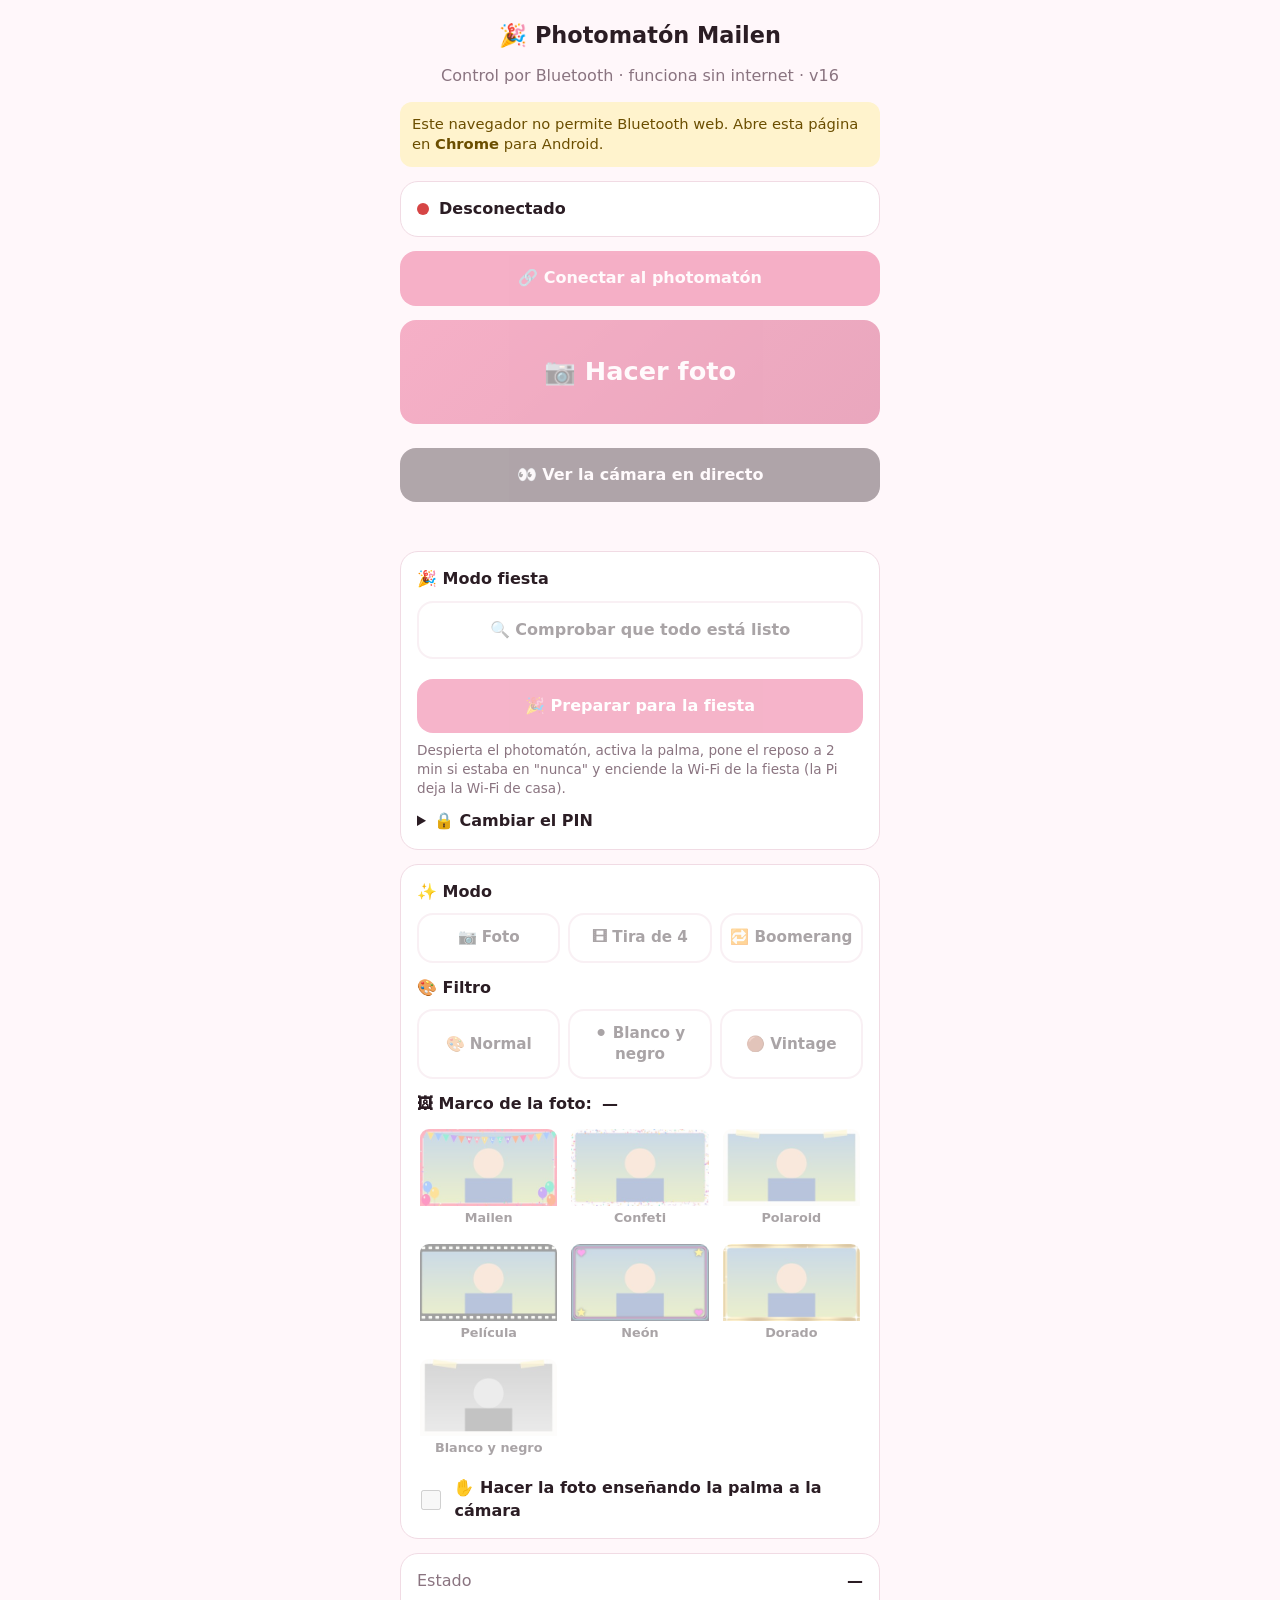
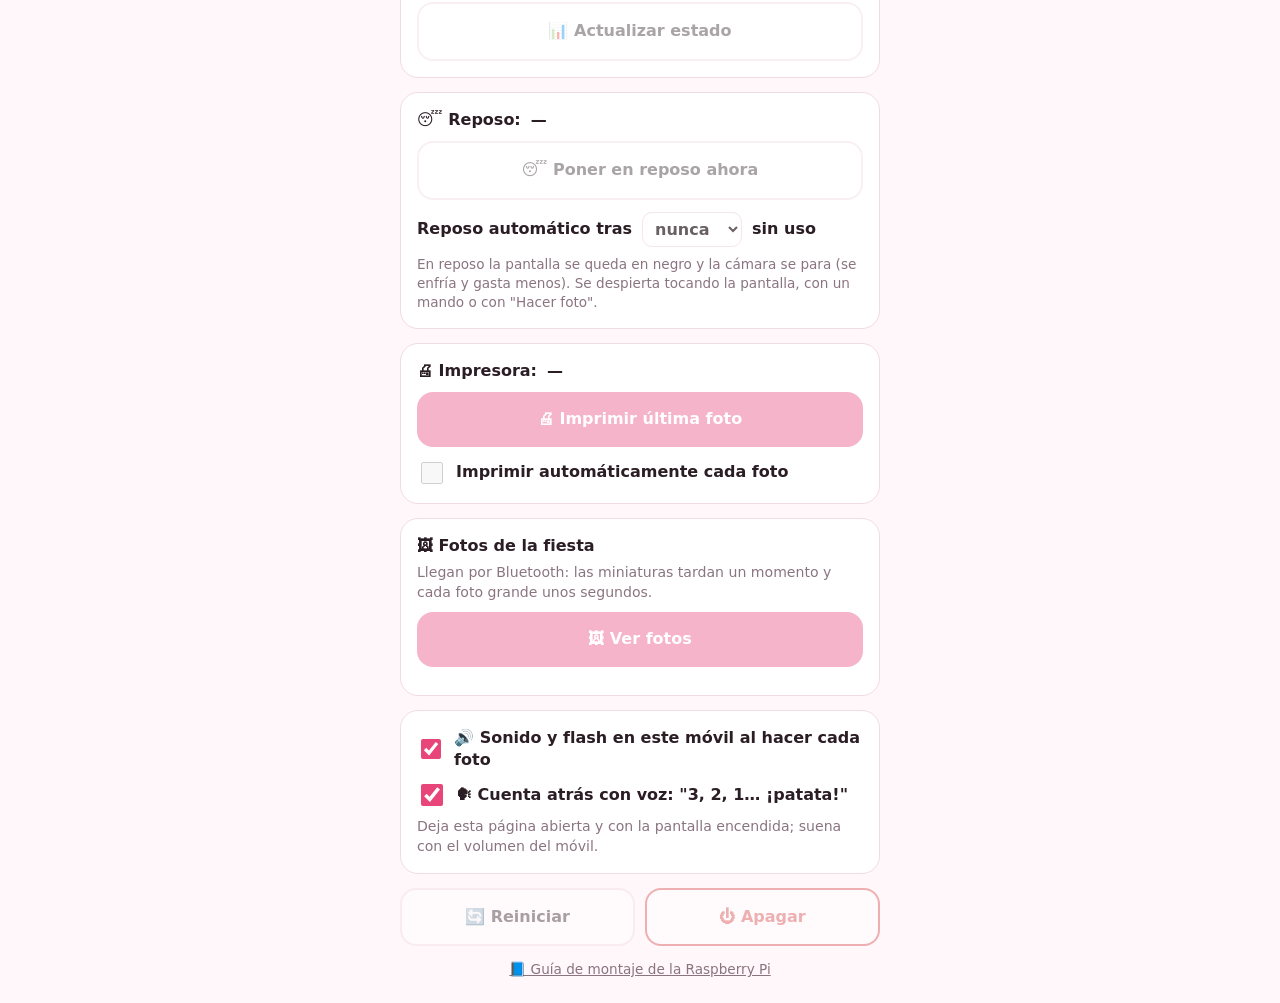
==== commit c55d5e02: "Cámara en directo en la webapp por Bluetooth (orden vista) Co-Authored-By: Claude Opus 5.5 <noreply@" ====
--- a/index.html
+++ b/index.html
@@ -71,10 +71,30 @@
 #visor .acciones .pri{background:linear-gradient(135deg,var(--pri),var(--pri2))}
 #visor .acciones .seguro{background:var(--ok)}
 #bActualizar{margin-top:10px;padding:12px}
+#camara{position:fixed;inset:0;background:#0d090b;display:none;flex-direction:column;z-index:60;color:#eee}
+#camara.on{display:flex}
+#camara .arriba{display:flex;justify-content:space-between;align-items:center;padding:max(10px,env(safe-area-inset-top)) 12px 6px}
+#camCaja{flex:1;display:flex;align-items:center;justify-content:center;min-height:0;padding:0 8px}
+#camLienzo{position:relative;width:100%;max-height:100%;aspect-ratio:16/9;background:#000;border-radius:10px;overflow:hidden}
+#camLienzo img{position:absolute;inset:0;width:100%;height:100%;object-fit:contain}
+#camTexto{position:absolute;inset:0;display:flex;align-items:center;justify-content:center;text-align:center;padding:20px;font-weight:600}
+#camInfo{font-size:.85rem;color:#b49aa6}
+#camara .acciones{display:grid;grid-template-columns:1fr 1fr;gap:8px;padding:10px 12px max(14px,env(safe-area-inset-bottom))}
+#camara .acciones button{padding:16px 4px}
+#bVista{margin-top:10px;background:#3a2b32}
 </style>
 </head>
 <body>
 <div id="flash"></div>
+<div id="camara" role="dialog" aria-modal="true">
+  <div class="arriba"><span>👀 Cámara en directo <span id="camInfo"></span></span><button id="camCerrar" aria-label="Cerrar" style="background:none;width:auto;font-size:1.9rem;padding:6px 10px">×</button></div>
+  <div id="camCaja"><div id="camLienzo"><img id="camImg" alt=""><img id="camMarco" alt=""><div id="camTexto">Conectando con la cámara…</div></div></div>
+  <div class="acciones">
+    <button id="camDespertar" class="oculto">⏰ Despertar</button>
+    <button id="camFoto">📷 Hacer foto</button>
+    <button id="camSalir" style="background:#3a2b32">Cerrar</button>
+  </div>
+</div>
 <div id="visor" role="dialog" aria-modal="true">
   <div class="arriba"><span id="vCont"></span><button id="vCerrar" aria-label="Cerrar">×</button></div>
   <div id="vMarco"><img id="vImg" alt="Foto del photomatón"><video id="vVid" autoplay loop muted playsinline></video><button class="flecha" id="vAnt" aria-label="Anterior">‹</button><button class="flecha" id="vSig" aria-label="Siguiente">›</button></div>
@@ -109,6 +129,7 @@
     <p id="pinMsg" class="sub" style="text-align:left;margin:8px 0 0;font-size:.88rem">Solo quien sepa el PIN puede manejar el photomatón desde el móvil.</p>
   </div>
   <button id="bFoto" class="foto" disabled>📷 Hacer foto</button>
+  <button id="bVista" disabled>👀 Ver la cámara en directo</button>
   <div id="log"></div>
 
   <div class="card">
@@ -209,7 +230,7 @@
 const SVC="a07498ca-ad5b-474e-940d-16f1fbe7e8cd", CMD="a07498ca-ad5b-474e-940d-16f1fbe7e8ce", RESP="a07498ca-ad5b-474e-940d-16f1fbe7e8cf", DATA="a07498ca-ad5b-474e-940d-16f1fbe7e8d0";
 let dev=null, cmdChar=null;
 const $=id=>document.getElementById(id);
-const botones=["bFoto","bEstado","bReiniciar","bApagar","bImprimir","cAuto","bWifi","cInvitados","bGaleria","cGestos","bReposo","sReposo","bComprobar","bFiesta","bPinNuevo"];
+const botones=["bVista","bFoto","bEstado","bReiniciar","bApagar","bImprimir","cAuto","bWifi","cInvitados","bGaleria","cGestos","bReposo","sReposo","bComprobar","bFiesta","bPinNuevo"];
 let listaMarcos=[], marcoActual=null, modoActual="foto", filtroActual=0;
 const TXT_DISPARO={foto:"📷 Hacer foto",tira:"🎞 Hacer tira de 4 fotos",boomerang:"🔁 Hacer boomerang"};
 const log=t=>$("log").textContent=t;
@@ -390,20 +411,20 @@
 // ---------- Marcos ----------
 fetch("marcos/marcos.json").then(r=>r.json()).then(l=>{listaMarcos=l;pintarMarcos(marcoActual)}).catch(()=>{});
 function pintarMarcos(i){
-  marcoActual=i;
+  marcoActual=i; if(vistaAbierta) pintarVistaExtras();
   $("marcoNombre").textContent=listaMarcos[i]?.nombre||"—";
   const con=!!dev?.gatt?.connected;
   $("marcos").innerHTML=listaMarcos.map((m,k)=>`<button data-k="${k}" class="${k===i?"sel":""}" ${con?"":"disabled"}><img src="marcos/miniaturas/${m.clave}.jpg" alt=""><span>${m.nombre}</span></button>`).join("");
 }
 function pintarModo(m){
-  modoActual=m;
+  modoActual=m; if(vistaAbierta) pintarVistaExtras();
   document.querySelectorAll("#modos button").forEach(b=>{b.classList.toggle("sel",b.dataset.m===m);b.disabled=!dev?.gatt?.connected});
   $("marcos").classList.toggle("apagado",m!=="foto");
   $("filtros").classList.toggle("apagado",m==="boomerang");
   if(!$("bFoto").disabled||!dev?.gatt?.connected) $("bFoto").textContent=TXT_DISPARO[m]||TXT_DISPARO.foto;
 }
 function pintarFiltro(f){
-  filtroActual=f;
+  filtroActual=f; if(vistaAbierta) pintarVistaExtras();
   document.querySelectorAll("#filtros button").forEach(b=>{b.classList.toggle("sel",+b.dataset.f===f);b.disabled=!dev?.gatt?.connected});
 }
 $("filtros").onclick=e=>{const b=e.target.closest("button[data-f]");if(b){pintarFiltro(+b.dataset.f);enviar("filtro "+b.dataset.f)}};
@@ -438,7 +459,7 @@
 function vigilar(ms){clearTimeout(actualDatos?._t); if(actualDatos) actualDatos._t=setTimeout(revisar,ms)}
 function cabeceraDatos(d){
   const a=actualDatos; if(!a) return;
-  if(!d.ok){clearTimeout(a._t);actualDatos=null;a.ko(new Error(d.msg||"error"));siguienteDatos();return}
+  if(!d.ok){clearTimeout(a._t);actualDatos=null;a.ko(Object.assign(new Error(d.msg||"error"),{datos:d}));siguienteDatos();return}
   a.cab=d; a.buf=new Uint8Array(d.tam); a.tengo=new Uint8Array(d.n); a.cuantos=0; vigilar(3000);
   progreso(a);
 }
@@ -494,6 +515,55 @@
     if(fotos[vIdx]===n && !grandes.has(n)) $("vImg").src=minis.get(n);
   }catch{}finally{pidiendoMini.delete(n)}
 }
+// ---------- Cámara en directo por Bluetooth ----------
+// Pide imágenes pequeñas de una en una mientras la vista está abierta (unas pocas por segundo).
+const CSS_FILTRO=["","grayscale(1) contrast(1.1)","sepia(.35) saturate(1.3) contrast(.92) brightness(1.06)"];
+let vistaAbierta=false, urlVista=null, tiemposVista=[];
+function pintarVistaExtras(){
+  const m=listaMarcos[marcoActual];
+  const conMarco=modoActual==="foto"&&m;
+  $("camMarco").style.display=conMarco?"":"none";
+  if(conMarco) $("camMarco").src="marcos/png/"+m.archivo;
+  const f=modoActual==="boomerang"?"":(CSS_FILTRO[filtroActual]||(conMarco&&m.filtro?"grayscale(1)":""));
+  $("camImg").style.filter=f;
+  $("camFoto").textContent=TXT_DISPARO[modoActual]||TXT_DISPARO.foto;
+}
+async function bucleVista(){
+  while(vistaAbierta&&dev?.gatt?.connected){
+    try{
+      const r=await pedirDatos("vista",true);
+      if(!vistaAbierta) break;
+      const u=URL.createObjectURL(new Blob([r.bytes],{type:"image/jpeg"}));
+      $("camImg").src=u; if(urlVista) URL.revokeObjectURL(urlVista); urlVista=u;
+      $("camTexto").textContent=""; $("camDespertar").classList.add("oculto");
+      const ahora=performance.now(); tiemposVista.push(ahora); tiemposVista=tiemposVista.filter(t=>ahora-t<3000);
+      $("camInfo").textContent=`· ${(tiemposVista.length/3).toFixed(1)} img/s`;
+    }catch(e){
+      if(!vistaAbierta) break;
+      const reposo=e.datos?.reposo;
+      $("camTexto").textContent=(reposo?"":"⚠️ ")+e.message; $("camDespertar").classList.toggle("oculto",!reposo);
+      await new Promise(ok=>setTimeout(ok,reposo?2500:1500));
+    }
+  }
+}
+function abrirVista(){
+  if(vistaAbierta||!dev?.gatt?.connected) return;
+  vistaAbierta=true; tiemposVista=[]; $("camInfo").textContent=""; $("camTexto").textContent="Conectando con la cámara…";
+  $("camImg").removeAttribute("src"); pintarVistaExtras();
+  $("camara").classList.add("on"); history.pushState({camara:1},"");
+  bucleVista();
+}
+function cerrarVista(){
+  if(!vistaAbierta) return;
+  vistaAbierta=false; $("camara").classList.remove("on");
+  colaDatos.filter(p=>p.orden==="vista").forEach(p=>{colaDatos.splice(colaDatos.indexOf(p),1);p.ko(new Error("cerrada"))});
+}
+$("bVista").onclick=abrirVista;
+$("camCerrar").onclick=$("camSalir").onclick=()=>history.back();
+addEventListener("popstate",()=>{if(vistaAbierta)cerrarVista()});
+$("camFoto").onclick=()=>{enviar("foto");$("camFoto").disabled=true;setTimeout(()=>$("camFoto").disabled=false,4000)};
+$("camDespertar").onclick=()=>{enviar("despertar");$("camTexto").textContent="⏰ Despertando…"};
+
 $("bGaleria").onclick=()=>{galeriaAbierta=true;$("bGaleria").textContent="🔄 Actualizar fotos";cargarLista()};
 $("bMas").onclick=mostrarMas;
 $("rejilla").onclick=e=>{const b=e.target.closest("button[data-i]");if(b)abrirFoto(+b.dataset.i)};
@@ -552,7 +622,7 @@
 };
 
 // Versión: sube VERSION y version.json a la vez al publicar cambios
-const VERSION=15;
+const VERSION=16;
 $("ver").textContent="v"+VERSION;
 async function comprobarVersion(){
   try{
